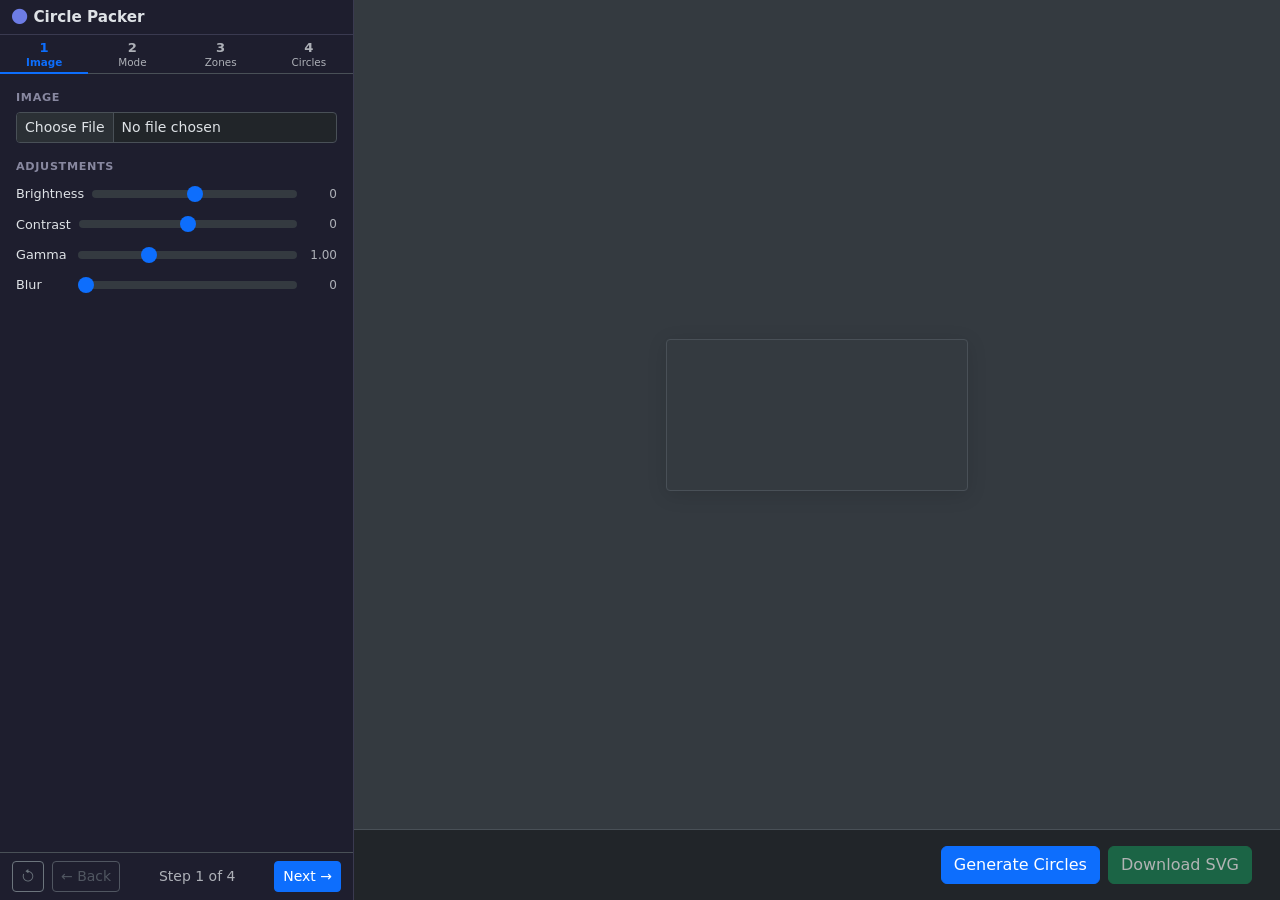
==== index.html @ 5e035c8b "Preview layout overhaul: flexbox fix, zone highlight, footer bar Rework the #preview flexbox so the " ====
<!DOCTYPE html>
<html lang="en" data-bs-theme="dark">
<head>
    <meta charset="UTF-8">
    <meta name="viewport" content="width=device-width, initial-scale=1.0">
    <title>Circle Packer</title>
    <link rel="stylesheet" href="https://cdn.jsdelivr.net/npm/bootstrap@5.3.3/dist/css/bootstrap.min.css">
    <link rel="stylesheet" href="https://cdn.jsdelivr.net/npm/bootstrap-icons@1.11.3/font/bootstrap-icons.min.css">
    <link rel="stylesheet" href="styles.css">
</head>
<body class="d-flex">

<canvas id="hiddenCanvas" style="display:none;"></canvas>

<!-- Mobile toggle -->
<button class="d-md-none btn btn-sm btn-light border shadow-sm position-fixed top-0 start-0 m-2"
        style="z-index:1051;" type="button"
        data-bs-toggle="offcanvas" data-bs-target="#sidebar" aria-controls="sidebar">&#9776;</button>

<!-- Sidebar -->
<div id="sidebar" class="offcanvas-md offcanvas-start bg-body border-end"
     style="--bs-offcanvas-width:320px;" tabindex="-1" aria-labelledby="sidebarLabel">

    <div class="offcanvas-header d-md-none border-bottom py-2">
        <h6 class="offcanvas-title mb-0" id="sidebarLabel">Circle Packer</h6>
        <button type="button" class="btn-close" data-bs-dismiss="offcanvas" data-bs-target="#sidebar"></button>
    </div>

    <div class="offcanvas-body">

        <!-- Header -->
        <div class="app-header d-none d-md-flex">
            <a href="index.html" class="text-reset">
                <h1 class="app-title"><i class="bi bi-circle-fill app-icon"></i>Circle Packer</h1>
            </a>
        </div>

        <!-- Step navigation -->
        <div class="step-nav">
            <button class="step-btn active" data-step="0"><span class="step-num">1</span>Image</button>
            <button class="step-btn"        data-step="1"><span class="step-num">2</span>Mode</button>
            <button class="step-btn"        data-step="2"><span class="step-num">3</span>Zones</button>
            <button class="step-btn"        data-step="3"><span class="step-num">4</span>Circles</button>
        </div>

        <!-- Panel 1: Image & Adjustments -->
        <div class="step-panel" id="panel0">
            <div class="mb-3">
                <label class="section-label">Image</label>
                <input type="file" id="imageUpload" class="form-control form-control-sm" accept="image/png,image/jpeg">
            </div>
            <div>
                <div class="section-label">Adjustments</div>
                <div class="compact-row">
                    <label>Brightness</label>
                    <input type="range" id="brightness" class="form-range" min="-100" max="100" value="0">
                    <span class="val" id="brightnessVal">0</span>
                </div>
                <div class="compact-row">
                    <label>Contrast</label>
                    <input type="range" id="contrast" class="form-range" min="-100" max="100" value="0">
                    <span class="val" id="contrastVal">0</span>
                </div>
                <div class="compact-row">
                    <label>Gamma</label>
                    <input type="range" id="gamma" class="form-range" min="0.1" max="3.0" step="0.05" value="1.0">
                    <span class="val" id="gammaVal">1.00</span>
                </div>
                <div class="compact-row">
                    <label>Blur</label>
                    <input type="range" id="blur" class="form-range" min="0" max="20" step="0.5" value="0">
                    <span class="val" id="blurVal">0</span>
                </div>
            </div>
        </div>

        <!-- Panel 2: Mode & Zones setup -->
        <div class="step-panel d-none" id="panel1">
            <div class="mb-3">
                <div class="section-label">Zone Mode</div>
                <div class="btn-group w-100" id="modeToggle" role="group">
                    <button type="button" class="btn btn-sm btn-primary" id="modeBrightness">Brightness</button>
                    <button type="button" class="btn btn-sm btn-outline-primary" id="modeHue">Hue</button>
                </div>
            </div>
            <div class="d-flex align-items-center gap-2 mb-3">
                <span class="section-label mb-0">Number of zones</span>
                <input type="number" id="numZones" class="form-control form-control-sm" style="width:70px;" value="1" min="1" max="8">
            </div>
            <div id="thresholdSection" class="mb-3">
                <label class="section-label">Threshold <span class="float-end fw-normal" id="thresholdVal">128</span></label>
                <input type="range" id="threshold" class="form-range" min="0" max="255" value="128">
                <div class="text-muted small mt-1">Pixels above this luminance are excluded (background).</div>
            </div>
            <div id="neutralZoneToggles" class="d-none">
                <div class="section-label">Neutral zones</div>
                <div class="form-check mb-1">
                    <input class="form-check-input" type="checkbox" id="blackZoneToggle">
                    <label class="form-check-label small" for="blackZoneToggle">Black zone (low luminance)</label>
                </div>
                <div class="form-check mb-1">
                    <input class="form-check-input" type="checkbox" id="whiteZoneToggle">
                    <label class="form-check-label small" for="whiteZoneToggle">White zone (high luminance)</label>
                </div>
            </div>
        </div>

        <!-- Panel 3: Zone Config -->
        <div class="step-panel d-none" id="panel2">
            <!-- Brightness: zone summary strips -->
            <div id="panel2Brightness">
                <div id="zoneSummaryContainer"></div>
            </div>
            <!-- Hue: colour wheel + neutral zones -->
            <div id="panel2Hue" class="d-none">
                <div id="hueWheelContainer"></div>
                <div id="blackZoneContainer"></div>
                <div id="whiteZoneContainer"></div>
            </div>
        </div>

        <!-- Panel 4: Circle Config -->
        <div class="step-panel d-none" id="panel3">
            <div class="accordion accordion-flush border rounded" id="zonesAccordion"></div>
            <div id="bgZoneSection" class="mt-2">
                <div class="form-check mb-1">
                    <input class="form-check-input" type="checkbox" id="bgZoneEnabled">
                    <label class="form-check-label small" for="bgZoneEnabled">Background zone (above threshold)</label>
                </div>
                <div id="bgZoneContainer"></div>
            </div>
        </div>

        <!-- Step footer -->
        <div class="step-footer">
            <button id="resetBtn" class="btn btn-outline-secondary btn-sm" title="Reset All Settings"><i class="bi bi-arrow-counterclockwise"></i></button>
            <button id="prevBtn" class="btn btn-outline-secondary btn-sm" disabled>← Back</button>
            <span id="stepLabel" class="text-muted small mx-auto">Step 1 of 4</span>
            <button id="nextBtn" class="btn btn-primary btn-sm">Next →</button>
        </div>

    </div><!-- /offcanvas-body -->
</div><!-- /sidebar -->

<!-- Preview -->
<div id="preview">
    <div id="previewContent">
        <canvas id="previewCanvas"></canvas>
        <svg id="outputSvg" xmlns="http://www.w3.org/2000/svg" style="display:none;"></svg>
    </div>
    <div id="previewFooter" class="p-3 bg-body border-top w-100">
        <div class="container-fluid">
            <div class="row align-items-center">
                <div class="col">
                    <p id="status" class="text-muted small mb-0" style="min-height:1.2em;"></p>
                </div>
                <div class="col-auto">
                    <div class="d-flex gap-2">
                        <button id="generateBtn" class="btn btn-primary">Generate Circles</button>
                        <button id="downloadBtn" class="btn btn-success" disabled>Download SVG</button>
                    </div>
                </div>
            </div>
        </div>
    </div>
</div>

<script src="https://cdn.jsdelivr.net/npm/bootstrap@5.3.3/dist/js/bootstrap.bundle.min.js"></script>
<script src="main.js"></script>
</body>
</html>
---- styles.css ----
:root {
  --cp-accent: #6d7ce5;
  --cp-accent-hover: #5a6acf;
  --cp-success: #28a745;
  --cp-surface: #1e1e2e;
  --cp-surface-alt: #2a2a3d;
  --cp-border: #3a3a50;
  --cp-muted: #8888a0;
}

body {
  overflow: hidden;
  background: #1e1e2e;
}

.card {
  background: #1e1e2e;
  border-color: #3a3a50;
}

.btn-accent {
  background: #6d7ce5;
  color: #fff;
  border: none;
}
.btn-accent:hover {
  background: #5a6acf;
  color: #fff;
}

.app-header {
  flex-shrink: 0;
  border-bottom: 1px solid #3a3a50;
  padding: 0.5rem 0.75rem;
  display: flex;
  align-items: center;
  gap: 0.5rem;
}
.app-header a {
  text-decoration: none;
  color: inherit;
}
.app-header a:hover {
  text-decoration: none;
}
.app-header .app-title {
  font-size: 0.95rem;
  font-weight: 700;
  margin: 0;
  white-space: nowrap;
}
.app-header .app-title .app-icon {
  color: var(--cp-accent);
  margin-right: 0.4rem;
}

.section-label {
  font-size: 0.7rem;
  font-weight: 700;
  text-transform: uppercase;
  letter-spacing: 0.06em;
  color: #8888a0;
  margin-bottom: 0.35rem;
  display: block;
}

.form-hint {
  font-size: 0.8rem;
  color: #8888a0;
  margin-top: 0.25rem;
}

@media (min-width: 768px) {
  #sidebar {
    height: 100vh !important;
    flex-shrink: 0;
    background-color: #1e1e2e !important;
    border-right: 1px solid #3a3a50 !important;
  }
  #sidebar .offcanvas-body {
    display: flex !important;
    flex-direction: column !important;
    overflow: hidden !important;
    padding: 0 !important;
    height: 100% !important;
  }
}
#preview {
  flex: 1;
  height: 100vh;
  display: flex;
  align-items: center;
  justify-content: center;
  background: var(--bs-secondary-bg);
  overflow: auto;
  position: relative;
  flex-direction: column;
}
@media (max-width: 767.98px) {
  #preview {
    padding-top: 3.5rem;
  }
}
#previewContent {
  flex: 1;
  min-height: 0;
  width: 100%;
  display: flex;
  align-items: center;
  justify-content: center;
  padding: 1rem;
}
#preview #outputSvg, #preview #previewCanvas {
  object-fit: contain;
}

#outputSvg,
#previewCanvas {
  max-width: 100%;
  max-height: 100%;
  background: transparent;
  box-shadow: 0 4px 20px rgba(0, 0, 0, 0.12);
  border-radius: 4px;
  border: 1px solid var(--bs-border-color);
}

.step-nav {
  display: flex;
  flex-shrink: 0;
  border-bottom: 1px solid var(--bs-border-color);
}

.step-btn {
  flex: 1;
  border: none;
  background: none;
  padding: 0.35rem 0.1rem 0.25rem;
  font-size: 0.65rem;
  font-weight: 500;
  line-height: 1.2;
  color: var(--bs-secondary-color);
  border-bottom: 2px solid transparent;
  margin-bottom: -1px;
  cursor: pointer;
  text-align: center;
  transition: color 0.12s, background 0.12s;
}
.step-btn:hover:not(.active) {
  color: var(--bs-body-color);
  background: var(--bs-tertiary-bg);
}
.step-btn.active {
  color: var(--bs-primary);
  border-bottom-color: var(--bs-primary);
  font-weight: 700;
}
.step-btn .step-num {
  display: block;
  font-size: 0.82rem;
  font-weight: 700;
  line-height: 1;
  margin-bottom: 0.1rem;
}

.step-panel {
  flex: 1;
  overflow-y: auto;
  padding: 1rem;
}

.step-footer {
  flex-shrink: 0;
  border-top: 1px solid var(--bs-border-color);
  padding: 0.5rem 0.75rem;
  display: flex;
  align-items: center;
  gap: 0.5rem;
}

.compact-row {
  display: flex;
  align-items: center;
  gap: 0.5rem;
  margin-bottom: 0.4rem;
}
.compact-row label {
  min-width: 54px;
  font-size: 0.8rem;
  margin: 0;
  white-space: nowrap;
}
.compact-row .form-range {
  flex: 1;
}
.compact-row .val {
  font-size: 0.75rem;
  font-weight: 400;
  color: var(--bs-secondary-color);
  min-width: 32px;
  text-align: right;
}
.compact-row .form-control {
  flex: 1;
  padding: 0.25rem 0.5rem;
  font-size: 0.85rem;
}

.neutral-thresh-row {
  display: flex;
  align-items: center;
  gap: 0.5rem;
  margin-bottom: 0.5rem;
}
.neutral-thresh-row label {
  min-width: 54px;
  font-size: 0.8rem;
  margin: 0;
}
.neutral-thresh-row .form-range {
  flex: 1;
}
.neutral-thresh-row .val {
  font-size: 0.75rem;
  font-weight: 400;
  color: var(--bs-secondary-color);
  min-width: 28px;
  text-align: right;
}

.zone-swatch {
  display: inline-block;
  width: 14px;
  height: 14px;
  border-radius: 3px;
  border: 1px solid rgba(0, 0, 0, 0.2);
  flex-shrink: 0;
}

.zone-range {
  margin-left: auto;
  font-size: 0.75rem;
  font-weight: 400;
  color: var(--bs-secondary-color);
}

.neutral-range {
  margin-left: auto;
  font-size: 0.75rem;
  font-weight: 400;
  color: var(--bs-secondary-color);
}

.zone-summary {
  display: flex;
  align-items: center;
  gap: 0.5rem;
  margin-bottom: 0.25rem;
  padding: 0.35rem 0.6rem;
  border-radius: 0.3rem;
  font-size: 0.85rem;
  background: var(--bs-tertiary-bg);
}

.zone-card {
  margin-bottom: 0.5rem;
}
.zone-card .card-header {
  padding: 0.4rem 0.75rem;
  font-size: 0.85rem;
  font-weight: 600;
  display: flex;
  align-items: center;
  gap: 0.5rem;
}
.zone-card .card-body {
  padding: 0.6rem 0.75rem;
}

.accordion-button {
  font-size: 0.85rem;
  padding: 0.55rem 0.75rem;
}
.accordion-button .zone-range {
  margin-left: auto;
  margin-right: 0.4rem;
  font-size: 0.75rem;
  font-weight: 400;
  color: var(--bs-secondary-color);
}

.accordion-body {
  padding: 0.6rem 0.75rem;
}

/*# sourceMappingURL=styles.css.map */
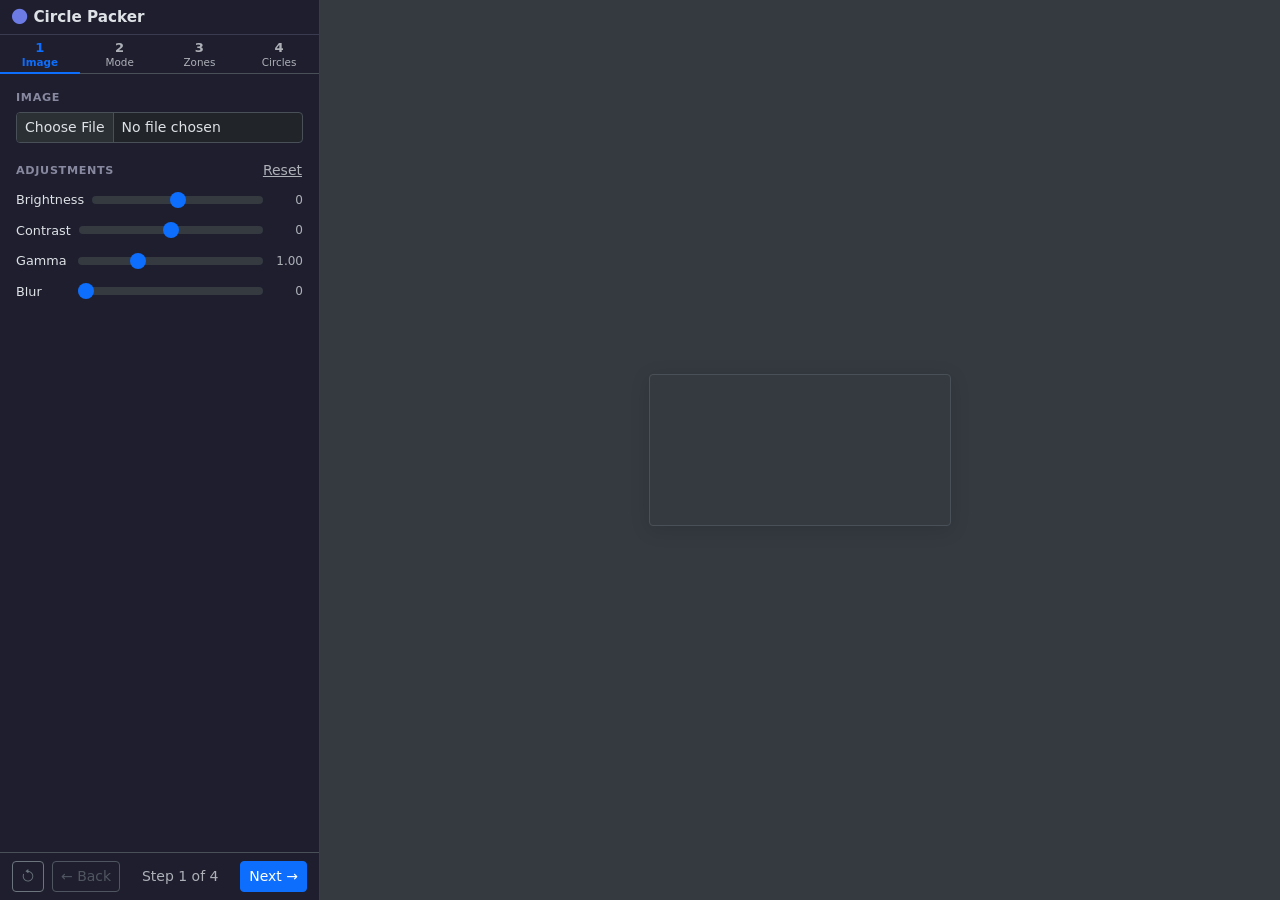
==== commit 53594e62: "Hue mode refinements, source thumb, and accuracy improvements Hue mode: - Remove Background zone (on" ====
--- a/index.html
+++ b/index.html
@@ -50,7 +50,10 @@
                 <input type="file" id="imageUpload" class="form-control form-control-sm" accept="image/png,image/jpeg">
             </div>
             <div>
-                <div class="section-label">Adjustments</div>
+                <div class="section-label d-flex align-items-center justify-content-between">
+                    <span>Adjustments</span>
+                    <button type="button" id="resetAdjustmentsBtn" class="btn btn-link btn-sm p-0 text-muted" title="Reset adjustments">Reset</button>
+                </div>
                 <div class="compact-row">
                     <label>Brightness</label>
                     <input type="range" id="brightness" class="form-range" min="-100" max="100" value="0">
@@ -83,9 +86,12 @@
                     <button type="button" class="btn btn-sm btn-outline-primary" id="modeHue">Hue</button>
                 </div>
             </div>
-            <div class="d-flex align-items-center gap-2 mb-3">
+            <div class="d-flex align-items-center gap-2 mb-2">
                 <span class="section-label mb-0">Number of zones</span>
                 <input type="number" id="numZones" class="form-control form-control-sm" style="width:70px;" value="1" min="1" max="8">
+            </div>
+            <div id="hueResetNote" class="alert alert-warning small py-2 px-2 mb-3 d-none">
+                Changing the zone count resets hue angles to an even distribution. Any custom angles set in step 3 will be lost.
             </div>
             <div id="thresholdSection" class="mb-3">
                 <label class="section-label">Threshold <span class="float-end fw-normal" id="thresholdVal">128</span></label>
@@ -117,18 +123,17 @@
                 <div id="blackZoneContainer"></div>
                 <div id="whiteZoneContainer"></div>
             </div>
+            <div id="bgZoneSection" class="mt-3">
+                <div class="form-check mb-1">
+                    <input class="form-check-input" type="checkbox" id="bgZoneEnabled">
+                    <label class="form-check-label small" for="bgZoneEnabled">Background zone (above threshold)</label>
+                </div>
+            </div>
         </div>
 
         <!-- Panel 4: Circle Config -->
         <div class="step-panel d-none" id="panel3">
             <div class="accordion accordion-flush border rounded" id="zonesAccordion"></div>
-            <div id="bgZoneSection" class="mt-2">
-                <div class="form-check mb-1">
-                    <input class="form-check-input" type="checkbox" id="bgZoneEnabled">
-                    <label class="form-check-label small" for="bgZoneEnabled">Background zone (above threshold)</label>
-                </div>
-                <div id="bgZoneContainer"></div>
-            </div>
         </div>
 
         <!-- Step footer -->
@@ -137,6 +142,9 @@
             <button id="prevBtn" class="btn btn-outline-secondary btn-sm" disabled>← Back</button>
             <span id="stepLabel" class="text-muted small mx-auto">Step 1 of 4</span>
             <button id="nextBtn" class="btn btn-primary btn-sm">Next →</button>
+            <!-- Mobile only: Generate/Download visible in sidebar on step 4 -->
+            <button id="generateBtnMobile" class="btn btn-primary btn-sm d-md-none" style="display:none">Generate</button>
+            <button id="downloadBtnMobile" class="btn btn-success btn-sm d-md-none" style="display:none" disabled>↓ SVG</button>
         </div>
 
     </div><!-- /offcanvas-body -->
@@ -148,7 +156,9 @@
         <canvas id="previewCanvas"></canvas>
         <svg id="outputSvg" xmlns="http://www.w3.org/2000/svg" style="display:none;"></svg>
     </div>
-    <div id="previewFooter" class="p-3 bg-body border-top w-100">
+    <img id="sourceThumb" class="d-none" alt="Source reference" draggable="false"
+         style="position:absolute; top:1rem; left:1rem; width:160px; height:auto; max-height:40vh; object-fit:contain; border-radius:.375rem; border:1px solid var(--bs-border-color); box-shadow:0 .5rem 1rem rgba(0,0,0,.15); background:var(--bs-body-bg); cursor:grab; user-select:none; z-index:10;">
+    <div id="previewFooter" class="d-none p-3 bg-body border-top w-100">
         <div class="container-fluid">
             <div class="row align-items-center">
                 <div class="col">
--- a/styles.css
+++ b/styles.css
@@ -73,7 +73,8 @@
 @media (min-width: 768px) {
   #sidebar {
     height: 100vh !important;
-    flex-shrink: 0;
+    width: 320px !important;
+    flex: 0 0 320px;
     background-color: #1e1e2e !important;
     border-right: 1px solid #3a3a50 !important;
   }
@@ -110,6 +111,13 @@
   justify-content: center;
   padding: 1rem;
 }
+
+#previewFooter {
+  flex-shrink: 0;
+  position: sticky;
+  bottom: 0;
+  z-index: 10;
+}
 #preview #outputSvg, #preview #previewCanvas {
   object-fit: contain;
 }
@@ -124,6 +132,26 @@
   border: 1px solid var(--bs-border-color);
 }
 
+#sourceThumb {
+  position: absolute;
+  top: 1rem;
+  left: 1rem;
+  width: 160px;
+  height: auto;
+  max-height: 40vh;
+  object-fit: contain;
+  border-radius: 4px;
+  border: 1px solid var(--bs-border-color);
+  box-shadow: 0 4px 20px rgba(0, 0, 0, 0.12);
+  background: var(--bs-body-bg);
+  cursor: grab;
+  user-select: none;
+  z-index: 10;
+}
+#sourceThumb.dragging {
+  cursor: grabbing;
+}
+
 .step-nav {
   display: flex;
   flex-shrink: 0;
@@ -291,5 +319,3 @@
 .accordion-body {
   padding: 0.6rem 0.75rem;
 }
-
-/*# sourceMappingURL=styles.css.map */
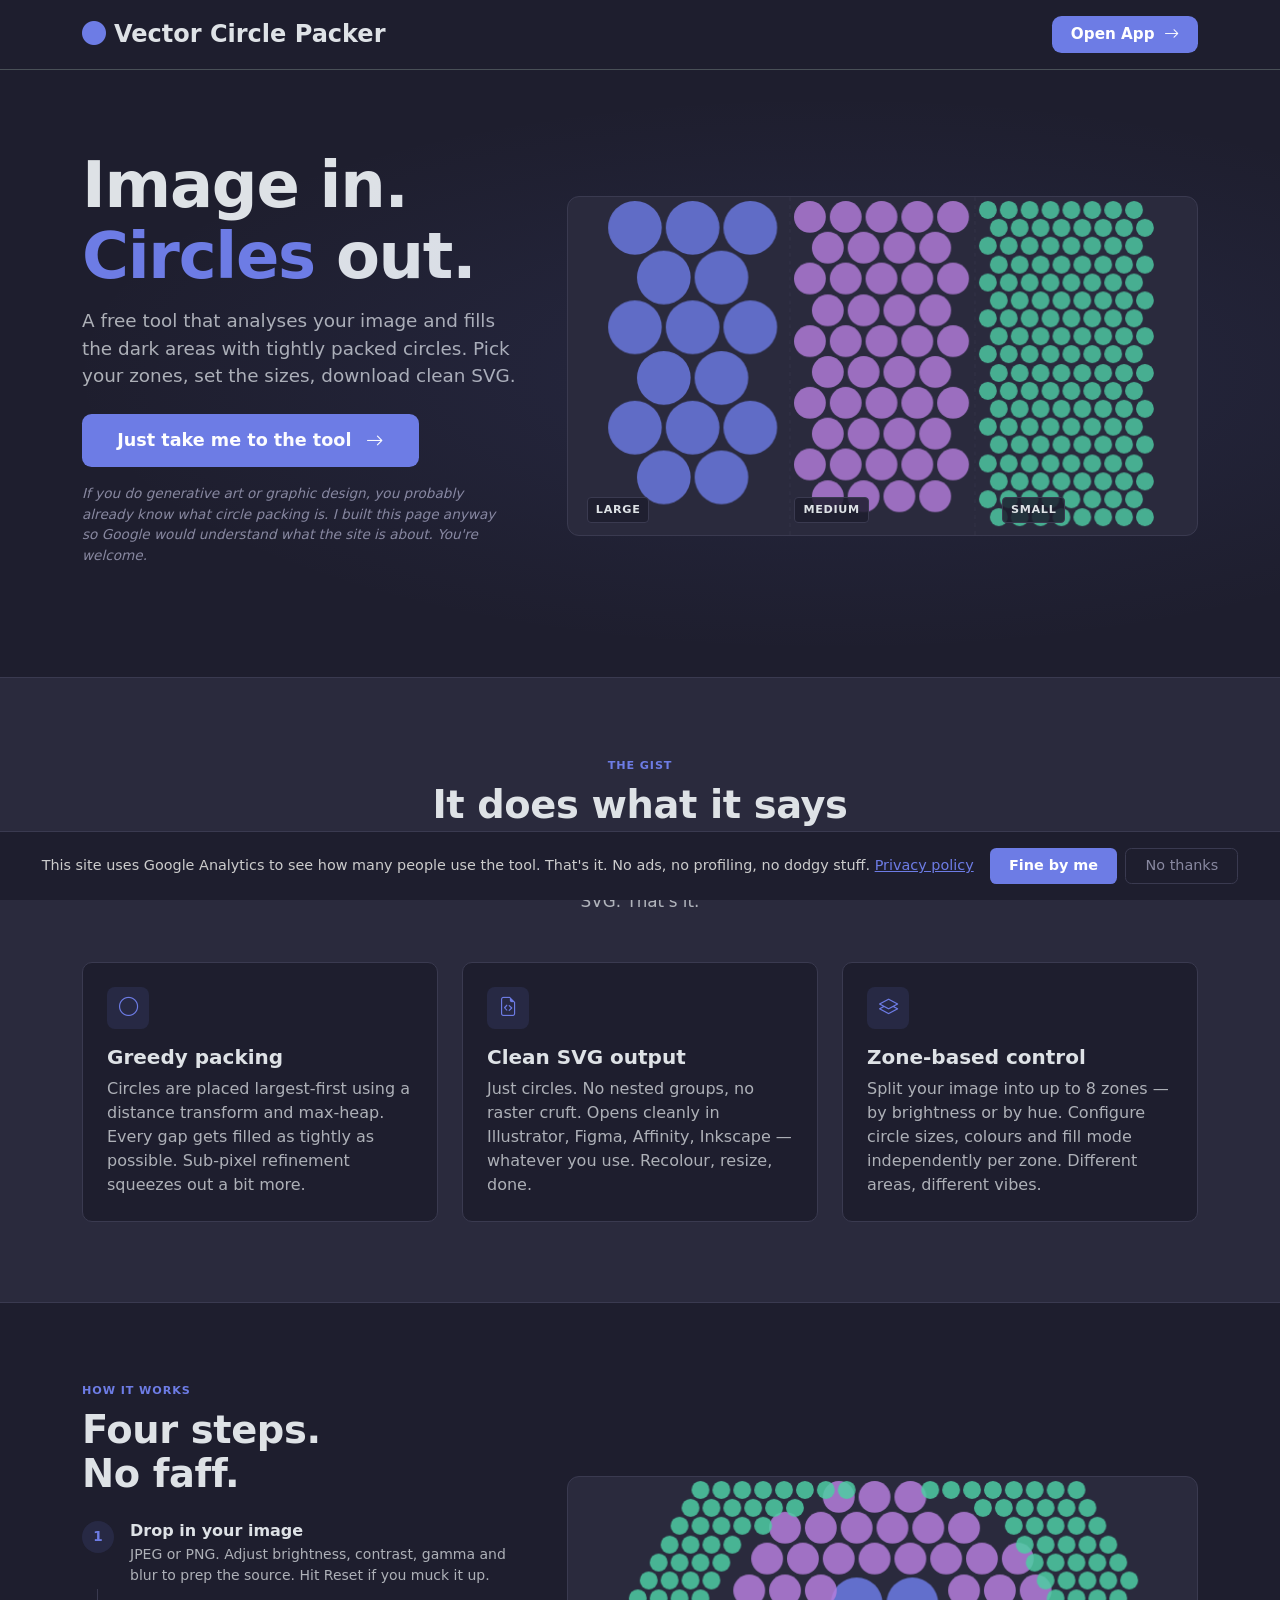
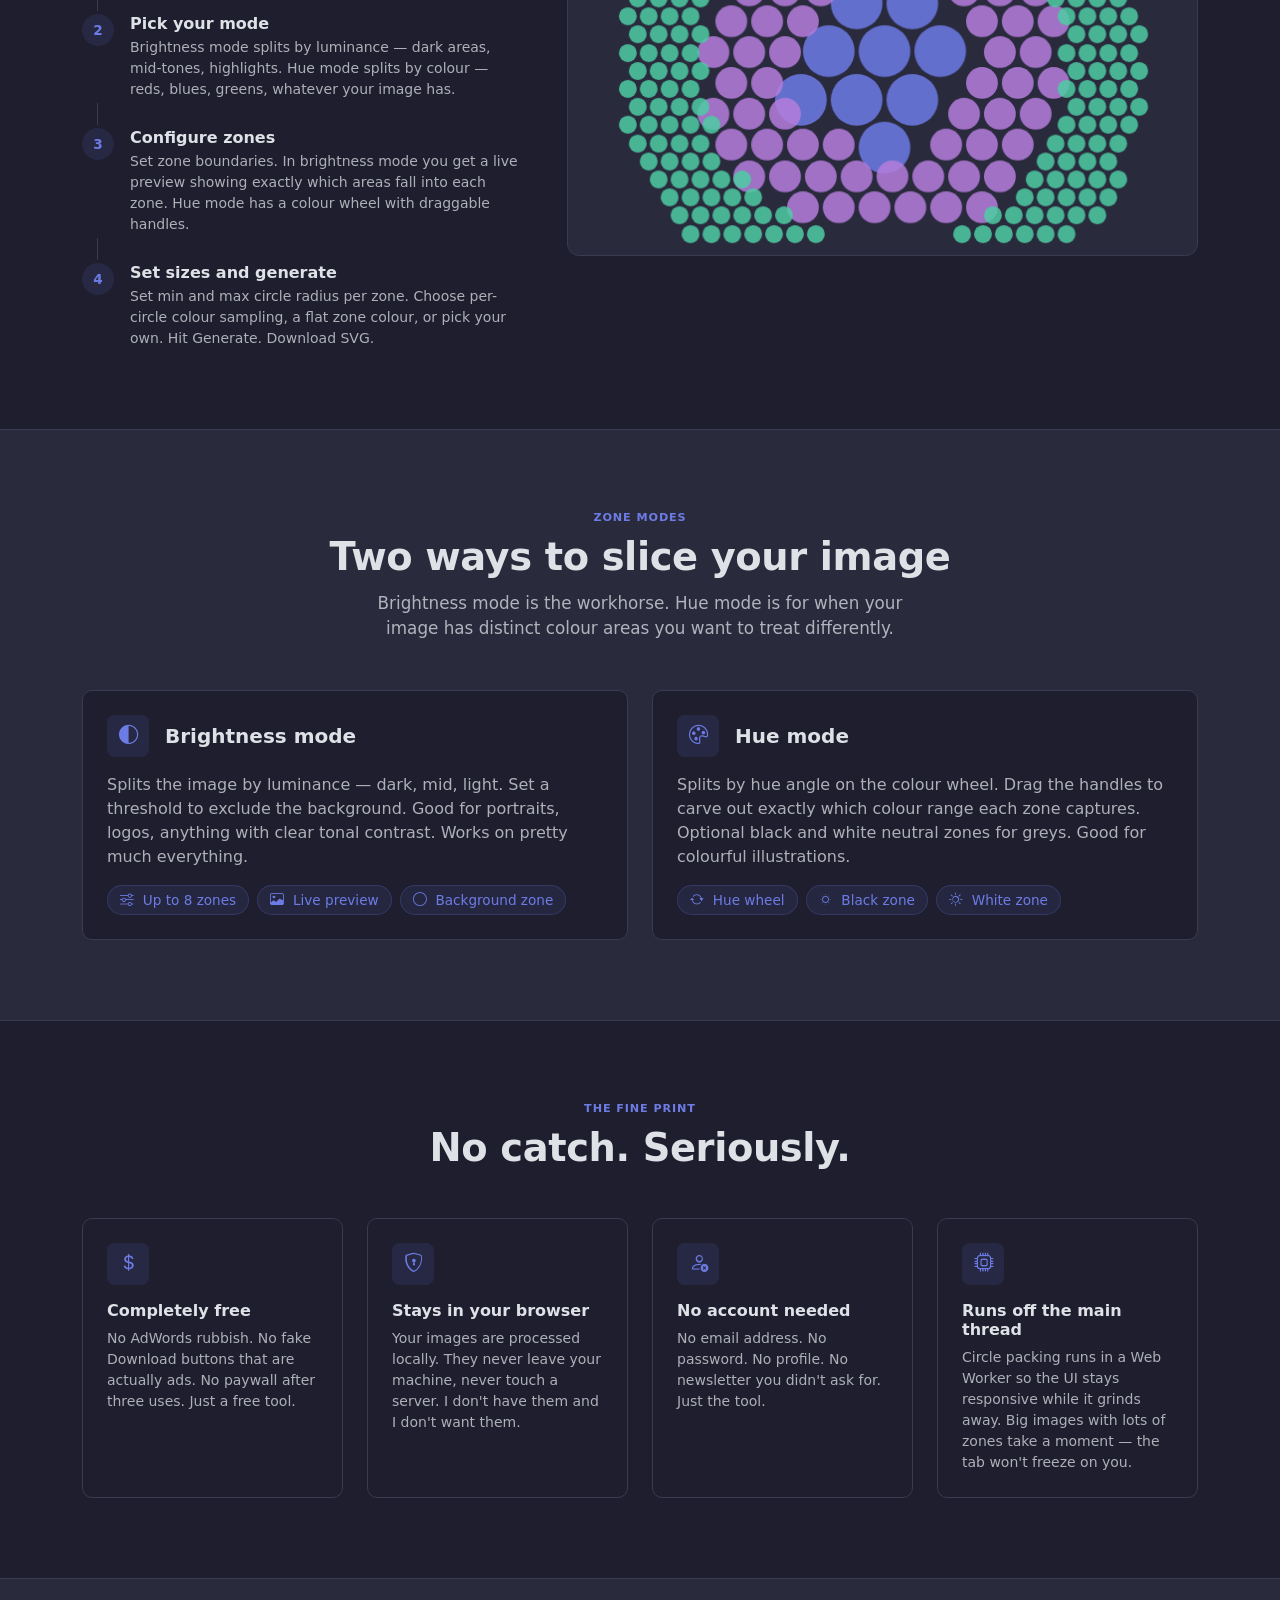
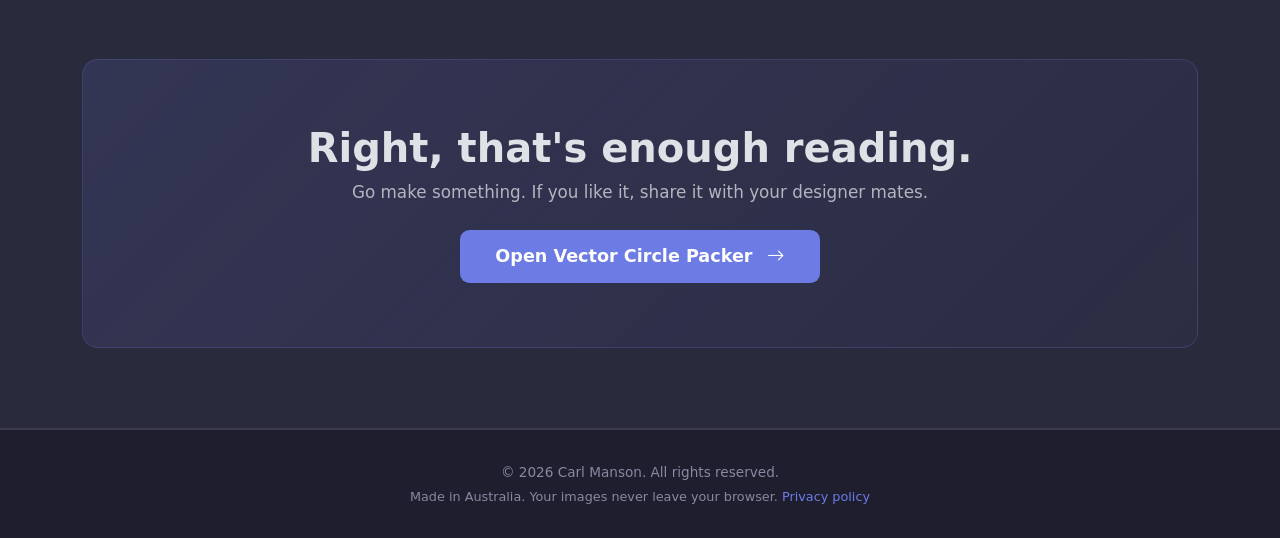
==== commit 5e24c569: "Add landing page, Bootstrap UI polish, SEO metadata, and GA tracking - index.html converted to landi" ====
--- a/index.html
+++ b/index.html
@@ -1,181 +1,360 @@
 <!DOCTYPE html>
-<html lang="en" data-bs-theme="dark">
+<html lang="en-AU" data-bs-theme="dark">
 <head>
     <meta charset="UTF-8">
     <meta name="viewport" content="width=device-width, initial-scale=1.0">
-    <title>Circle Packer</title>
+    <script src="js/consent.js"></script>
+    <title>Vector Circle Packer — Free circle packing SVG generator</title>
+    <meta name="description" content="Fill any image with tightly packed circles and download clean SVG. Control zones by brightness or colour, set circle sizes, choose per-zone colours. Free, browser-based, no signup.">
+    <meta name="keywords" content="circle packing, vector circles, SVG generator, circle pack art, image to circles, circle pattern generator, free design tool">
+    <meta property="og:title" content="Vector Circle Packer — Free circle packing SVG generator">
+    <meta property="og:description" content="Image in, circles out. Zone-based circle packing with clean SVG output. Free, no signup, runs in your browser.">
+    <meta property="og:type" content="website">
+    <meta name="twitter:card" content="summary_large_image">
+    <meta name="author" content="Carl Manson">
+    <meta name="robots" content="index, follow">
     <link rel="stylesheet" href="https://cdn.jsdelivr.net/npm/bootstrap@5.3.3/dist/css/bootstrap.min.css">
     <link rel="stylesheet" href="https://cdn.jsdelivr.net/npm/bootstrap-icons@1.11.3/font/bootstrap-icons.min.css">
     <link rel="stylesheet" href="styles.css">
 </head>
-<body class="d-flex">
-
-<canvas id="hiddenCanvas" style="display:none;"></canvas>
-
-<!-- Mobile toggle -->
-<button class="d-md-none btn btn-sm btn-light border shadow-sm position-fixed top-0 start-0 m-2"
-        style="z-index:1051;" type="button"
-        data-bs-toggle="offcanvas" data-bs-target="#sidebar" aria-controls="sidebar">&#9776;</button>
-
-<!-- Sidebar -->
-<div id="sidebar" class="offcanvas-md offcanvas-start bg-body border-end"
-     style="--bs-offcanvas-width:320px;" tabindex="-1" aria-labelledby="sidebarLabel">
-
-    <div class="offcanvas-header d-md-none border-bottom py-2">
-        <h6 class="offcanvas-title mb-0" id="sidebarLabel">Circle Packer</h6>
-        <button type="button" class="btn-close" data-bs-dismiss="offcanvas" data-bs-target="#sidebar"></button>
-    </div>
-
-    <div class="offcanvas-body">
-
-        <!-- Header -->
-        <div class="app-header d-none d-md-flex">
-            <a href="index.html" class="text-reset">
-                <h1 class="app-title"><i class="bi bi-circle-fill app-icon"></i>Circle Packer</h1>
+<body class="landing-page">
+
+<!-- Header -->
+<header class="border-bottom py-3 lp-header">
+    <div class="container">
+        <div class="d-flex align-items-center justify-content-between">
+            <a href="index.html" class="text-decoration-none text-reset">
+                <h1 class="h4 mb-0 fw-bold">
+                    <i class="bi bi-circle-fill me-2" style="color:var(--cp-accent);"></i>Vector Circle Packer
+                </h1>
             </a>
-        </div>
-
-        <!-- Step navigation -->
-        <div class="step-nav">
-            <button class="step-btn active" data-step="0"><span class="step-num">1</span>Image</button>
-            <button class="step-btn"        data-step="1"><span class="step-num">2</span>Mode</button>
-            <button class="step-btn"        data-step="2"><span class="step-num">3</span>Zones</button>
-            <button class="step-btn"        data-step="3"><span class="step-num">4</span>Circles</button>
-        </div>
-
-        <!-- Panel 1: Image & Adjustments -->
-        <div class="step-panel" id="panel0">
-            <div class="mb-3">
-                <label class="section-label">Image</label>
-                <input type="file" id="imageUpload" class="form-control form-control-sm" accept="image/png,image/jpeg">
-            </div>
-            <div>
-                <div class="section-label d-flex align-items-center justify-content-between">
-                    <span>Adjustments</span>
-                    <button type="button" id="resetAdjustmentsBtn" class="btn btn-link btn-sm p-0 text-muted" title="Reset adjustments">Reset</button>
-                </div>
-                <div class="compact-row">
-                    <label>Brightness</label>
-                    <input type="range" id="brightness" class="form-range" min="-100" max="100" value="0">
-                    <span class="val" id="brightnessVal">0</span>
-                </div>
-                <div class="compact-row">
-                    <label>Contrast</label>
-                    <input type="range" id="contrast" class="form-range" min="-100" max="100" value="0">
-                    <span class="val" id="contrastVal">0</span>
-                </div>
-                <div class="compact-row">
-                    <label>Gamma</label>
-                    <input type="range" id="gamma" class="form-range" min="0.1" max="3.0" step="0.05" value="1.0">
-                    <span class="val" id="gammaVal">1.00</span>
-                </div>
-                <div class="compact-row">
-                    <label>Blur</label>
-                    <input type="range" id="blur" class="form-range" min="0" max="20" step="0.5" value="0">
-                    <span class="val" id="blurVal">0</span>
-                </div>
-            </div>
-        </div>
-
-        <!-- Panel 2: Mode & Zones setup -->
-        <div class="step-panel d-none" id="panel1">
-            <div class="mb-3">
-                <div class="section-label">Zone Mode</div>
-                <div class="btn-group w-100" id="modeToggle" role="group">
-                    <button type="button" class="btn btn-sm btn-primary" id="modeBrightness">Brightness</button>
-                    <button type="button" class="btn btn-sm btn-outline-primary" id="modeHue">Hue</button>
-                </div>
-            </div>
-            <div class="d-flex align-items-center gap-2 mb-2">
-                <span class="section-label mb-0">Number of zones</span>
-                <input type="number" id="numZones" class="form-control form-control-sm" style="width:70px;" value="1" min="1" max="8">
-            </div>
-            <div id="hueResetNote" class="alert alert-warning small py-2 px-2 mb-3 d-none">
-                Changing the zone count resets hue angles to an even distribution. Any custom angles set in step 3 will be lost.
-            </div>
-            <div id="thresholdSection" class="mb-3">
-                <label class="section-label">Threshold <span class="float-end fw-normal" id="thresholdVal">128</span></label>
-                <input type="range" id="threshold" class="form-range" min="0" max="255" value="128">
-                <div class="text-muted small mt-1">Pixels above this luminance are excluded (background).</div>
-            </div>
-            <div id="neutralZoneToggles" class="d-none">
-                <div class="section-label">Neutral zones</div>
-                <div class="form-check mb-1">
-                    <input class="form-check-input" type="checkbox" id="blackZoneToggle">
-                    <label class="form-check-label small" for="blackZoneToggle">Black zone (low luminance)</label>
-                </div>
-                <div class="form-check mb-1">
-                    <input class="form-check-input" type="checkbox" id="whiteZoneToggle">
-                    <label class="form-check-label small" for="whiteZoneToggle">White zone (high luminance)</label>
-                </div>
-            </div>
-        </div>
-
-        <!-- Panel 3: Zone Config -->
-        <div class="step-panel d-none" id="panel2">
-            <!-- Brightness: zone summary strips -->
-            <div id="panel2Brightness">
-                <div id="zoneSummaryContainer"></div>
-            </div>
-            <!-- Hue: colour wheel + neutral zones -->
-            <div id="panel2Hue" class="d-none">
-                <div id="hueWheelContainer"></div>
-                <div id="blackZoneContainer"></div>
-                <div id="whiteZoneContainer"></div>
-            </div>
-            <div id="bgZoneSection" class="mt-3">
-                <div class="form-check mb-1">
-                    <input class="form-check-input" type="checkbox" id="bgZoneEnabled">
-                    <label class="form-check-label small" for="bgZoneEnabled">Background zone (above threshold)</label>
-                </div>
-            </div>
-        </div>
-
-        <!-- Panel 4: Circle Config -->
-        <div class="step-panel d-none" id="panel3">
-            <div class="accordion accordion-flush border rounded" id="zonesAccordion"></div>
-        </div>
-
-        <!-- Step footer -->
-        <div class="step-footer">
-            <button id="resetBtn" class="btn btn-outline-secondary btn-sm" title="Reset All Settings"><i class="bi bi-arrow-counterclockwise"></i></button>
-            <button id="prevBtn" class="btn btn-outline-secondary btn-sm" disabled>← Back</button>
-            <span id="stepLabel" class="text-muted small mx-auto">Step 1 of 4</span>
-            <button id="nextBtn" class="btn btn-primary btn-sm">Next →</button>
-            <!-- Mobile only: Generate/Download visible in sidebar on step 4 -->
-            <button id="generateBtnMobile" class="btn btn-primary btn-sm d-md-none" style="display:none">Generate</button>
-            <button id="downloadBtnMobile" class="btn btn-success btn-sm d-md-none" style="display:none" disabled>↓ SVG</button>
-        </div>
-
-    </div><!-- /offcanvas-body -->
-</div><!-- /sidebar -->
-
-<!-- Preview -->
-<div id="preview">
-    <div id="previewContent">
-        <canvas id="previewCanvas"></canvas>
-        <svg id="outputSvg" xmlns="http://www.w3.org/2000/svg" style="display:none;"></svg>
-    </div>
-    <img id="sourceThumb" class="d-none" alt="Source reference" draggable="false"
-         style="position:absolute; top:1rem; left:1rem; width:160px; height:auto; max-height:40vh; object-fit:contain; border-radius:.375rem; border:1px solid var(--bs-border-color); box-shadow:0 .5rem 1rem rgba(0,0,0,.15); background:var(--bs-body-bg); cursor:grab; user-select:none; z-index:10;">
-    <div id="previewFooter" class="d-none p-3 bg-body border-top w-100">
-        <div class="container-fluid">
-            <div class="row align-items-center">
-                <div class="col">
-                    <p id="status" class="text-muted small mb-0" style="min-height:1.2em;"></p>
-                </div>
-                <div class="col-auto">
-                    <div class="d-flex gap-2">
-                        <button id="generateBtn" class="btn btn-primary">Generate Circles</button>
-                        <button id="downloadBtn" class="btn btn-success" disabled>Download SVG</button>
-                    </div>
-                </div>
-            </div>
-        </div>
-    </div>
-</div>
+            <a href="app.html" class="lp-btn-cta" style="padding:0.45rem 1.2rem; font-size:0.95rem;">
+                Open App <i class="bi bi-arrow-right ms-1"></i>
+            </a>
+        </div>
+    </div>
+</header>
+
+<!-- Hero -->
+<section class="lp-hero">
+    <div class="container">
+        <div class="row align-items-center g-5">
+            <div class="col-lg-5">
+                <h1 class="lp-anim fade-up">Image in.<br><span class="lp-accent">Circles</span> out.</h1>
+                <p class="lead mt-3 lp-anim fade-up" style="animation-delay:0.1s">
+                    A free tool that analyses your image and fills the dark areas with tightly packed circles. Pick your zones, set the sizes, download clean SVG.
+                </p>
+                <div class="d-flex gap-3 mt-4 lp-anim fade-up" style="animation-delay:0.2s">
+                    <a href="app.html" class="lp-btn-cta">
+                        Just take me to the tool <i class="bi bi-arrow-right ms-2"></i>
+                    </a>
+                </div>
+                <p class="mt-3 lp-snark lp-anim fade-up" style="animation-delay:0.35s">
+                    If you do generative art or graphic design, you probably already know what circle packing is. I built this page anyway so Google would understand what the site is about. You're welcome.
+                </p>
+            </div>
+            <div class="col-lg-7 lp-anim scale-in" style="animation-delay:0.2s">
+                <div class="lp-demo-card">
+                    <svg id="lp-demo-svg" width="100%" height="100%" viewBox="0 0 560 340" preserveAspectRatio="xMidYMid meet" xmlns="http://www.w3.org/2000/svg">
+                        <!-- Circles generated by script below -->
+                    </svg>
+                    <span class="lp-demo-zone-label" style="left:3%">Large</span>
+                    <span class="lp-demo-zone-label" style="left:36%">Medium</span>
+                    <span class="lp-demo-zone-label" style="left:69%">Small</span>
+                </div>
+            </div>
+        </div>
+    </div>
+</section>
+
+<!-- The gist -->
+<section class="lp-section-alt">
+    <div class="container">
+        <div class="text-center mb-5 lp-anim fade-up">
+            <span class="lp-label">The gist</span>
+            <h2 class="lp-heading">It does what it says</h2>
+            <p class="lp-sub mx-auto">Upload an image. It gets divided into zones. Each zone fills up with circles, largest first, as tightly as they'll fit. You download a clean SVG. That's it.</p>
+        </div>
+        <div class="row g-4 lp-stagger">
+            <div class="col-md-4 lp-anim fade-up">
+                <div class="lp-feature-card">
+                    <div class="lp-feature-icon"><i class="bi bi-circle"></i></div>
+                    <h5 class="fw-bold">Greedy packing</h5>
+                    <p class="text-muted mb-0">Circles are placed largest-first using a distance transform and max-heap. Every gap gets filled as tightly as possible. Sub-pixel refinement squeezes out a bit more.</p>
+                </div>
+            </div>
+            <div class="col-md-4 lp-anim fade-up">
+                <div class="lp-feature-card">
+                    <div class="lp-feature-icon"><i class="bi bi-file-earmark-code"></i></div>
+                    <h5 class="fw-bold">Clean SVG output</h5>
+                    <p class="text-muted mb-0">Just circles. No nested groups, no raster cruft. Opens cleanly in Illustrator, Figma, Affinity, Inkscape — whatever you use. Recolour, resize, done.</p>
+                </div>
+            </div>
+            <div class="col-md-4 lp-anim fade-up">
+                <div class="lp-feature-card">
+                    <div class="lp-feature-icon"><i class="bi bi-layers"></i></div>
+                    <h5 class="fw-bold">Zone-based control</h5>
+                    <p class="text-muted mb-0">Split your image into up to 8 zones — by brightness or by hue. Configure circle sizes, colours and fill mode independently per zone. Different areas, different vibes.</p>
+                </div>
+            </div>
+        </div>
+    </div>
+</section>
+
+<!-- How it works -->
+<section class="lp-section">
+    <div class="container">
+        <div class="row align-items-center g-5">
+            <div class="col-lg-5 lp-anim slide-right">
+                <span class="lp-label">How it works</span>
+                <h2 class="lp-heading">Four steps.<br>No faff.</h2>
+
+                <div class="mt-4">
+                    <div class="d-flex align-items-start gap-3">
+                        <div class="lp-step-num">1</div>
+                        <div>
+                            <h6 class="fw-bold mb-1">Drop in your image</h6>
+                            <p class="text-muted small mb-0">JPEG or PNG. Adjust brightness, contrast, gamma and blur to prep the source. Hit Reset if you muck it up.</p>
+                        </div>
+                    </div>
+                    <div class="lp-step-connector"></div>
+                    <div class="d-flex align-items-start gap-3">
+                        <div class="lp-step-num">2</div>
+                        <div>
+                            <h6 class="fw-bold mb-1">Pick your mode</h6>
+                            <p class="text-muted small mb-0">Brightness mode splits by luminance — dark areas, mid-tones, highlights. Hue mode splits by colour — reds, blues, greens, whatever your image has.</p>
+                        </div>
+                    </div>
+                    <div class="lp-step-connector"></div>
+                    <div class="d-flex align-items-start gap-3">
+                        <div class="lp-step-num">3</div>
+                        <div>
+                            <h6 class="fw-bold mb-1">Configure zones</h6>
+                            <p class="text-muted small mb-0">Set zone boundaries. In brightness mode you get a live preview showing exactly which areas fall into each zone. Hue mode has a colour wheel with draggable handles.</p>
+                        </div>
+                    </div>
+                    <div class="lp-step-connector"></div>
+                    <div class="d-flex align-items-start gap-3">
+                        <div class="lp-step-num">4</div>
+                        <div>
+                            <h6 class="fw-bold mb-1">Set sizes and generate</h6>
+                            <p class="text-muted small mb-0">Set min and max circle radius per zone. Choose per-circle colour sampling, a flat zone colour, or pick your own. Hit Generate. Download SVG.</p>
+                        </div>
+                    </div>
+                </div>
+            </div>
+            <div class="col-lg-7 lp-anim slide-left">
+                <div class="lp-demo-card" id="lp-demo-steps" style="height:380px;">
+                    <svg id="lp-demo-svg-2" width="100%" height="100%" viewBox="0 0 560 380" preserveAspectRatio="xMidYMid meet" xmlns="http://www.w3.org/2000/svg">
+                    </svg>
+                </div>
+            </div>
+        </div>
+    </div>
+</section>
+
+<!-- Zone modes -->
+<section class="lp-section-alt">
+    <div class="container">
+        <div class="text-center mb-5 lp-anim fade-up">
+            <span class="lp-label">Zone modes</span>
+            <h2 class="lp-heading">Two ways to slice your image</h2>
+            <p class="lp-sub mx-auto">Brightness mode is the workhorse. Hue mode is for when your image has distinct colour areas you want to treat differently.</p>
+        </div>
+        <div class="row g-4 lp-stagger">
+            <div class="col-md-6 lp-anim fade-up">
+                <div class="lp-feature-card">
+                    <div class="d-flex align-items-center gap-3 mb-3">
+                        <div class="lp-feature-icon mb-0"><i class="bi bi-circle-half"></i></div>
+                        <h5 class="fw-bold mb-0">Brightness mode</h5>
+                    </div>
+                    <p class="text-muted mb-3">Splits the image by luminance — dark, mid, light. Set a threshold to exclude the background. Good for portraits, logos, anything with clear tonal contrast. Works on pretty much everything.</p>
+                    <div class="d-flex flex-wrap gap-2">
+                        <span class="lp-pill"><i class="bi bi-sliders me-1"></i>Up to 8 zones</span>
+                        <span class="lp-pill"><i class="bi bi-image me-1"></i>Live preview</span>
+                        <span class="lp-pill"><i class="bi bi-circle me-1"></i>Background zone</span>
+                    </div>
+                </div>
+            </div>
+            <div class="col-md-6 lp-anim fade-up">
+                <div class="lp-feature-card">
+                    <div class="d-flex align-items-center gap-3 mb-3">
+                        <div class="lp-feature-icon mb-0"><i class="bi bi-palette"></i></div>
+                        <h5 class="fw-bold mb-0">Hue mode</h5>
+                    </div>
+                    <p class="text-muted mb-3">Splits by hue angle on the colour wheel. Drag the handles to carve out exactly which colour range each zone captures. Optional black and white neutral zones for greys. Good for colourful illustrations.</p>
+                    <div class="d-flex flex-wrap gap-2">
+                        <span class="lp-pill"><i class="bi bi-arrow-repeat me-1"></i>Hue wheel</span>
+                        <span class="lp-pill"><i class="bi bi-brightness-low me-1"></i>Black zone</span>
+                        <span class="lp-pill"><i class="bi bi-brightness-high me-1"></i>White zone</span>
+                    </div>
+                </div>
+            </div>
+        </div>
+    </div>
+</section>
+
+<!-- The fine print -->
+<section class="lp-section">
+    <div class="container">
+        <div class="text-center mb-5 lp-anim fade-up">
+            <span class="lp-label">The fine print</span>
+            <h2 class="lp-heading">No catch. Seriously.</h2>
+        </div>
+        <div class="row g-4 lp-stagger">
+            <div class="col-md-6 col-lg-3 lp-anim fade-up">
+                <div class="lp-feature-card">
+                    <div class="lp-feature-icon"><i class="bi bi-currency-dollar"></i></div>
+                    <h6 class="fw-bold">Completely free</h6>
+                    <p class="text-muted small mb-0">No AdWords rubbish. No fake Download buttons that are actually ads. No paywall after three uses. Just a free tool.</p>
+                </div>
+            </div>
+            <div class="col-md-6 col-lg-3 lp-anim fade-up">
+                <div class="lp-feature-card">
+                    <div class="lp-feature-icon"><i class="bi bi-shield-lock"></i></div>
+                    <h6 class="fw-bold">Stays in your browser</h6>
+                    <p class="text-muted small mb-0">Your images are processed locally. They never leave your machine, never touch a server. I don't have them and I don't want them.</p>
+                </div>
+            </div>
+            <div class="col-md-6 col-lg-3 lp-anim fade-up">
+                <div class="lp-feature-card">
+                    <div class="lp-feature-icon"><i class="bi bi-person-x"></i></div>
+                    <h6 class="fw-bold">No account needed</h6>
+                    <p class="text-muted small mb-0">No email address. No password. No profile. No newsletter you didn't ask for. Just the tool.</p>
+                </div>
+            </div>
+            <div class="col-md-6 col-lg-3 lp-anim fade-up">
+                <div class="lp-feature-card">
+                    <div class="lp-feature-icon"><i class="bi bi-cpu"></i></div>
+                    <h6 class="fw-bold">Runs off the main thread</h6>
+                    <p class="text-muted small mb-0">Circle packing runs in a Web Worker so the UI stays responsive while it grinds away. Big images with lots of zones take a moment — the tab won't freeze on you.</p>
+                </div>
+            </div>
+        </div>
+    </div>
+</section>
+
+<!-- CTA -->
+<section class="lp-section-alt">
+    <div class="container">
+        <div class="lp-cta-banner text-center lp-anim scale-in">
+            <h2>Right, that's enough reading.</h2>
+            <p class="mt-2 mb-4 lp-sub mx-auto">Go make something. If you like it, share it with your designer mates.</p>
+            <a href="app.html" class="lp-btn-cta">
+                Open Vector Circle Packer <i class="bi bi-arrow-right ms-2"></i>
+            </a>
+        </div>
+    </div>
+</section>
+
+<!-- Footer -->
+<footer class="lp-footer">
+    <div class="container text-center">
+        <p class="mb-1">&copy; 2026 Carl Manson. All rights reserved.</p>
+        <p class="mb-0" style="font-size:0.8rem;">
+            Made in Australia. Your images never leave your browser. <a href="privacy.html">Privacy policy</a>
+        </p>
+    </div>
+</footer>
 
 <script src="https://cdn.jsdelivr.net/npm/bootstrap@5.3.3/dist/js/bootstrap.bundle.min.js"></script>
-<script src="main.js"></script>
+<script>
+// Scroll-triggered animations
+const observer = new IntersectionObserver(function(entries) {
+    entries.forEach(function(entry) {
+        if (entry.isIntersecting) {
+            entry.target.classList.add('visible');
+            observer.unobserve(entry.target);
+        }
+    });
+}, { threshold: 0.12 });
+document.querySelectorAll('.lp-anim, .lp-stagger').forEach(function(el) { observer.observe(el); });
+
+// Demo illustrations
+(function() {
+    const ns = 'http://www.w3.org/2000/svg';
+
+    function buildCircles(svg, W, H, zones) {
+        const all = [];
+        for (const z of zones) {
+            const rowH = z.spacing * 0.866;
+            let row = 0;
+            for (let y = z.r + 4; y <= H - z.r - 4; y += rowH, row++) {
+                const xOff = row % 2 === 0 ? 0 : z.spacing * 0.5;
+                const xStart = (z.x0 !== undefined ? z.x0 : 0) + z.r + xOff + 4;
+                const xEnd   = (z.x1 !== undefined ? z.x1 : W) - z.r - 4;
+                for (let x = xStart; x <= xEnd; x += z.spacing) {
+                    if (z.minR !== undefined) {
+                        const dx = x - W / 2, dy = y - H / 2;
+                        const d = Math.sqrt(dx * dx + dy * dy);
+                        if (d < z.minR || d >= z.maxR) continue;
+                    }
+                    const c = document.createElementNS(ns, 'circle');
+                    c.setAttribute('cx', Math.round(x));
+                    c.setAttribute('cy', Math.round(y));
+                    c.setAttribute('r', z.r);
+                    c.setAttribute('fill', z.color);
+                    c.style.cssText = 'opacity:0;transform-box:fill-box;transform-origin:center';
+                    svg.appendChild(c);
+                    all.push(c);
+                }
+            }
+            if (z.divider) {
+                const line = document.createElementNS(ns, 'line');
+                line.setAttribute('x1', z.x1); line.setAttribute('y1', 0);
+                line.setAttribute('x2', z.x1); line.setAttribute('y2', H);
+                line.setAttribute('stroke', 'rgba(58,58,80,0.6)');
+                line.setAttribute('stroke-width', '1');
+                line.setAttribute('stroke-dasharray', '4 4');
+                svg.appendChild(line);
+            }
+        }
+        return all;
+    }
+
+    function animate(circles) {
+        circles.forEach(function(c, i) {
+            c.style.animation = 'lp-circ-in 0.3s ease-out ' + (i * 12) + 'ms both';
+        });
+    }
+
+    function onVisible(el, cb) {
+        var fired = false;
+        new IntersectionObserver(function(entries, obs) {
+            if (entries[0].isIntersecting && !fired) { fired = true; obs.disconnect(); cb(); }
+        }, { threshold: 0.2 }).observe(el);
+    }
+
+    // Hero demo — animate immediately (above fold)
+    (function() {
+        var svg = document.getElementById('lp-demo-svg');
+        if (!svg) return;
+        animate(buildCircles(svg, 560, 340, [
+            { x0:   0, x1: 187, r: 27, spacing: 58, color: 'rgba(109,124,229,0.82)', divider: true },
+            { x0: 187, x1: 373, r: 16, spacing: 36, color: 'rgba(181,126,220,0.82)', divider: true },
+            { x0: 373, x1: 560, r:  9, spacing: 21, color: 'rgba(78,204,163,0.82)',  divider: false },
+        ]));
+    })();
+
+    // How-it-works demo — animate on scroll
+    (function() {
+        var card = document.getElementById('lp-demo-steps');
+        var svg  = document.getElementById('lp-demo-svg-2');
+        if (!card || !svg) return;
+        var circles = buildCircles(svg, 560, 380, [
+            { minR:   0, maxR:  90, r: 26, spacing: 56, color: 'rgba(109,124,229,0.85)' },
+            { minR:  90, maxR: 180, r: 16, spacing: 36, color: 'rgba(181,126,220,0.85)' },
+            { minR: 180, maxR: 265, r:  9, spacing: 21, color: 'rgba(78,204,163,0.85)'  },
+        ]);
+        onVisible(card, function() { animate(circles); });
+    })();
+})();
+</script>
+<style>
+@keyframes lp-circ-in {
+    from { transform: scale(0); opacity: 0; }
+    to   { transform: scale(1); opacity: 1; }
+}
+</style>
 </body>
 </html>
--- a/styles.css
+++ b/styles.css
@@ -111,15 +111,15 @@
   justify-content: center;
   padding: 1rem;
 }
+#preview #outputSvg, #preview #previewCanvas {
+  object-fit: contain;
+}
 
 #previewFooter {
   flex-shrink: 0;
   position: sticky;
   bottom: 0;
   z-index: 10;
-}
-#preview #outputSvg, #preview #previewCanvas {
-  object-fit: contain;
 }
 
 #outputSvg,
@@ -319,3 +319,288 @@
 .accordion-body {
   padding: 0.6rem 0.75rem;
 }
+
+body.landing-page {
+  overflow: auto;
+  display: block;
+  min-height: 100vh;
+  background: #1e1e2e;
+}
+
+.lp-header a:hover {
+  text-decoration: none;
+}
+
+.lp-hero {
+  padding: 5rem 0 6rem;
+  position: relative;
+  overflow: hidden;
+}
+.lp-hero::before {
+  content: "";
+  position: absolute;
+  inset: 0;
+  background: radial-gradient(ellipse at 65% 50%, rgba(109, 124, 229, 0.1) 0%, transparent 65%);
+  pointer-events: none;
+}
+.lp-hero h1 {
+  font-size: clamp(2.5rem, 6vw, 4rem);
+  font-weight: 800;
+  line-height: 1.1;
+  letter-spacing: -0.02em;
+}
+.lp-hero .lp-accent {
+  color: #6d7ce5;
+}
+.lp-hero .lead {
+  font-size: 1.15rem;
+  color: var(--bs-secondary-color);
+  max-width: 480px;
+}
+.lp-hero .lp-snark {
+  font-size: 0.85rem;
+  color: #8888a0;
+  font-style: italic;
+  max-width: 430px;
+}
+
+.lp-demo-card {
+  position: relative;
+  background: #2a2a3d;
+  border: 1px solid #3a3a50;
+  border-radius: 12px;
+  overflow: hidden;
+  height: 340px;
+}
+.lp-demo-card svg {
+  display: block;
+}
+
+.lp-demo-zone-label {
+  position: absolute;
+  bottom: 0.75rem;
+  font-size: 0.7rem;
+  font-weight: 700;
+  text-transform: uppercase;
+  letter-spacing: 0.06em;
+  padding: 0.2rem 0.5rem;
+  border-radius: 4px;
+  background: rgba(30, 30, 46, 0.85);
+  border: 1px solid #3a3a50;
+}
+
+.lp-section {
+  padding: 5rem 0;
+}
+
+.lp-section-alt {
+  padding: 5rem 0;
+  background: #2a2a3d;
+  border-top: 1px solid #3a3a50;
+  border-bottom: 1px solid #3a3a50;
+}
+
+.lp-label {
+  font-size: 0.7rem;
+  font-weight: 700;
+  text-transform: uppercase;
+  letter-spacing: 0.08em;
+  color: #6d7ce5;
+  margin-bottom: 0.5rem;
+  display: block;
+}
+
+.lp-heading {
+  font-size: clamp(1.6rem, 4vw, 2.4rem);
+  font-weight: 800;
+  letter-spacing: -0.01em;
+  line-height: 1.15;
+  margin-bottom: 0.75rem;
+}
+
+.lp-sub {
+  color: var(--bs-secondary-color);
+  font-size: 1.05rem;
+  max-width: 580px;
+}
+
+.lp-feature-card {
+  background: #1e1e2e;
+  border: 1px solid #3a3a50;
+  border-radius: 10px;
+  padding: 1.5rem;
+  height: 100%;
+  transition: border-color 0.2s, transform 0.15s;
+}
+.lp-feature-card:hover {
+  border-color: rgba(109, 124, 229, 0.45);
+  transform: translateY(-2px);
+}
+
+.lp-feature-icon {
+  width: 42px;
+  height: 42px;
+  background: rgba(109, 124, 229, 0.12);
+  border-radius: 8px;
+  display: flex;
+  align-items: center;
+  justify-content: center;
+  font-size: 1.2rem;
+  color: #6d7ce5;
+  margin-bottom: 1rem;
+}
+
+.lp-step-num {
+  width: 32px;
+  height: 32px;
+  background: rgba(109, 124, 229, 0.12);
+  border-radius: 50%;
+  display: flex;
+  align-items: center;
+  justify-content: center;
+  font-weight: 700;
+  font-size: 0.85rem;
+  color: #6d7ce5;
+  flex-shrink: 0;
+}
+
+.lp-step-connector {
+  width: 1px;
+  height: 22px;
+  background: #3a3a50;
+  margin-left: 15px;
+  margin-top: 3px;
+  margin-bottom: 3px;
+}
+
+.lp-pill {
+  display: inline-flex;
+  align-items: center;
+  gap: 0.3rem;
+  background: rgba(109, 124, 229, 0.1);
+  border: 1px solid rgba(109, 124, 229, 0.2);
+  border-radius: 2rem;
+  padding: 0.25rem 0.75rem;
+  font-size: 0.85rem;
+  color: #6d7ce5;
+}
+
+.lp-cta-banner {
+  background: linear-gradient(135deg, rgba(109, 124, 229, 0.14) 0%, rgba(109, 124, 229, 0.04) 100%);
+  border: 1px solid rgba(109, 124, 229, 0.22);
+  border-radius: 16px;
+  padding: 4rem 2rem;
+}
+.lp-cta-banner h2 {
+  font-size: clamp(1.8rem, 4vw, 2.5rem);
+  font-weight: 800;
+}
+
+.lp-btn-cta {
+  background: #6d7ce5;
+  color: #fff;
+  border: none;
+  padding: 0.85rem 2.2rem;
+  font-size: 1.1rem;
+  font-weight: 600;
+  border-radius: 0.6rem;
+  transition: background 0.2s, transform 0.15s;
+  text-decoration: none;
+  display: inline-block;
+}
+.lp-btn-cta:hover {
+  background: #5a6acf;
+  color: #fff;
+  transform: translateY(-1px);
+}
+
+.lp-footer {
+  border-top: 1px solid #3a3a50;
+  color: #8888a0;
+  font-size: 0.85rem;
+  padding: 2rem 0;
+}
+.lp-footer a {
+  color: #6d7ce5;
+  text-decoration: none;
+}
+.lp-footer a:hover {
+  text-decoration: underline;
+}
+
+.lp-policy {
+  max-width: 720px;
+}
+.lp-policy h2 {
+  font-size: 1.2rem;
+  font-weight: 700;
+  margin-top: 2rem;
+  margin-bottom: 0.5rem;
+}
+.lp-policy code {
+  background: #2a2a3d;
+  border: 1px solid #3a3a50;
+  border-radius: 4px;
+  padding: 0.15rem 0.4rem;
+  font-size: 0.85em;
+  color: #6d7ce5;
+}
+.lp-policy a {
+  color: #6d7ce5;
+}
+
+.lp-consent-btn {
+  background: transparent;
+  color: #6d7ce5;
+  border: 1px solid #6d7ce5;
+  padding: 0.35rem 1rem;
+  border-radius: 0.4rem;
+  font-size: 0.85rem;
+  cursor: pointer;
+  transition: background 0.15s, color 0.15s;
+}
+.lp-consent-btn:hover {
+  background: rgba(109, 124, 229, 0.12);
+}
+
+.lp-anim {
+  opacity: 0;
+  transition: opacity 0.6s ease-out, transform 0.6s ease-out;
+}
+.lp-anim.fade-up {
+  transform: translateY(24px);
+}
+.lp-anim.slide-right {
+  transform: translateX(-24px);
+}
+.lp-anim.slide-left {
+  transform: translateX(24px);
+}
+.lp-anim.scale-in {
+  transform: scale(0.95);
+}
+.lp-anim.visible {
+  opacity: 1;
+  transform: none;
+}
+
+.lp-stagger > .lp-anim:nth-child(1) {
+  transition-delay: 0s;
+}
+.lp-stagger > .lp-anim:nth-child(2) {
+  transition-delay: 0.1s;
+}
+.lp-stagger > .lp-anim:nth-child(3) {
+  transition-delay: 0.2s;
+}
+.lp-stagger > .lp-anim:nth-child(4) {
+  transition-delay: 0.3s;
+}
+.lp-stagger > .lp-anim:nth-child(5) {
+  transition-delay: 0.4s;
+}
+.lp-stagger > .lp-anim:nth-child(6) {
+  transition-delay: 0.5s;
+}
+
+/*# sourceMappingURL=styles.css.map */
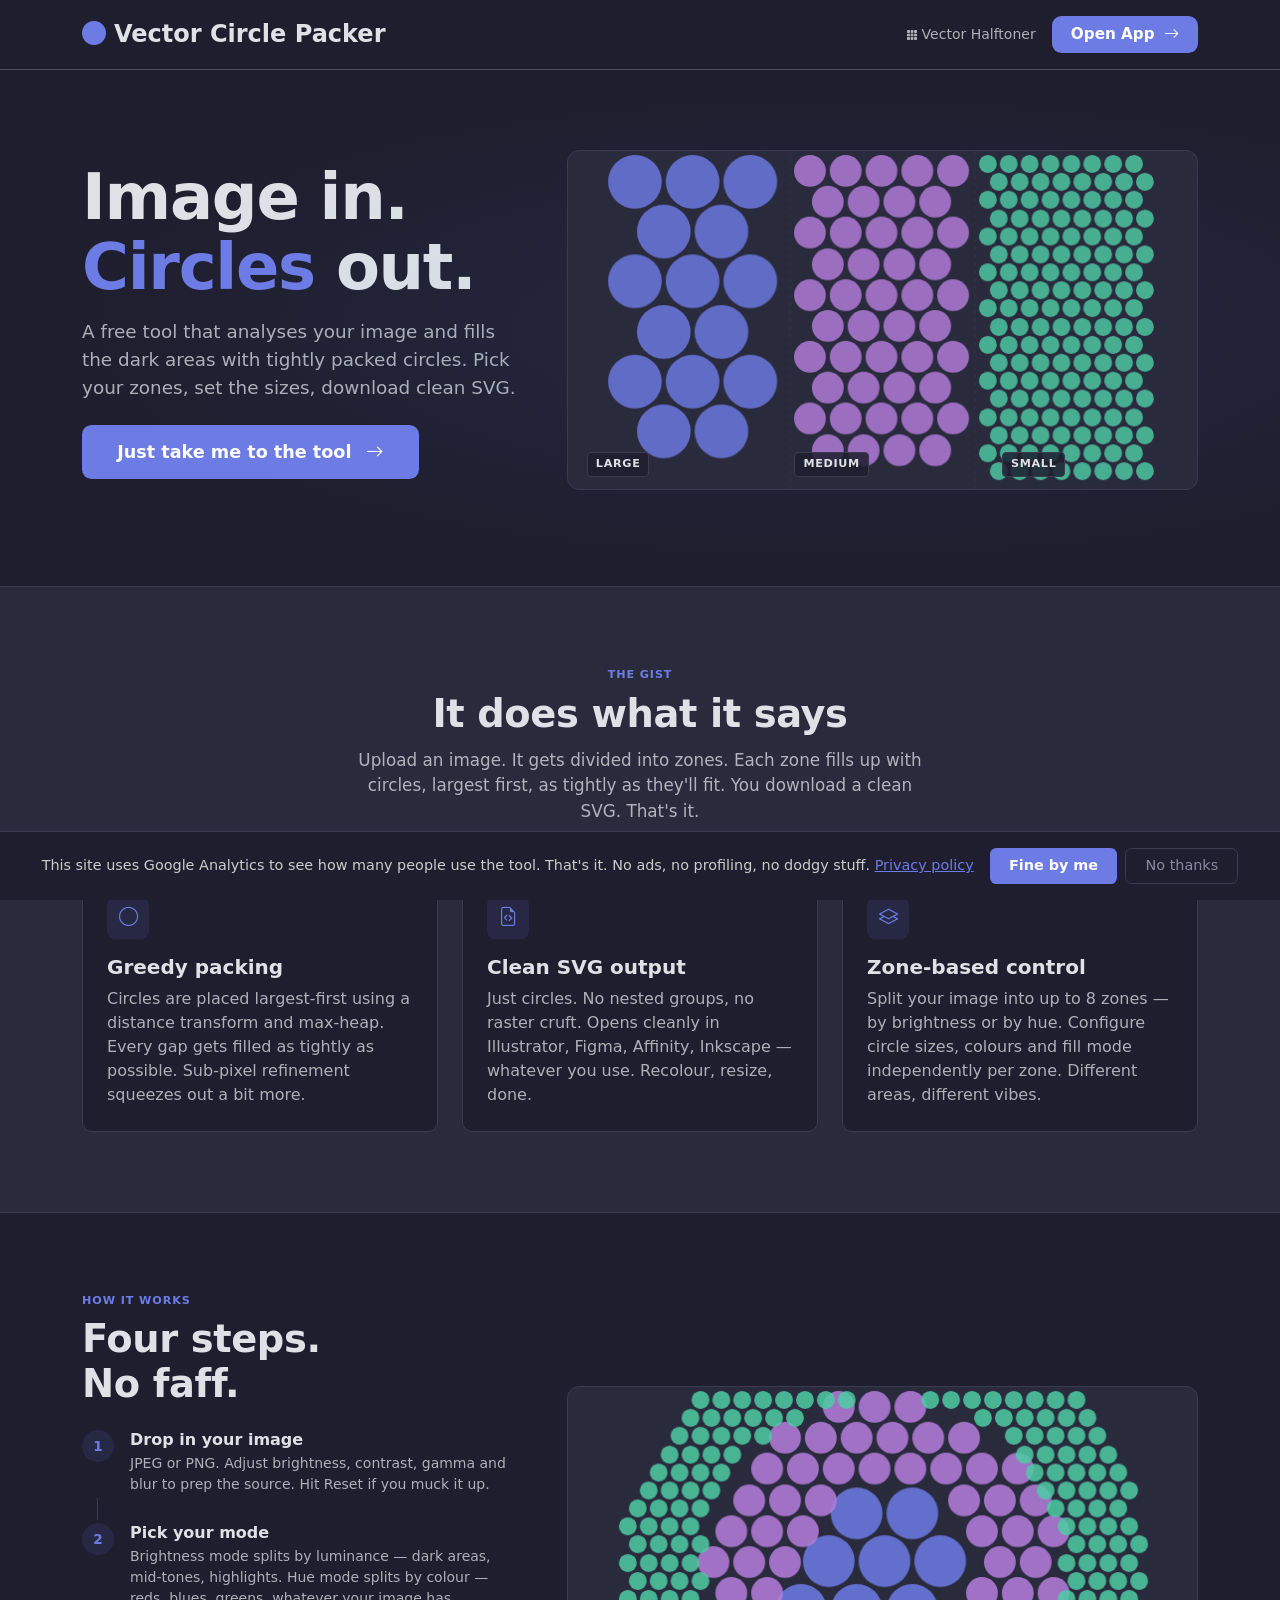
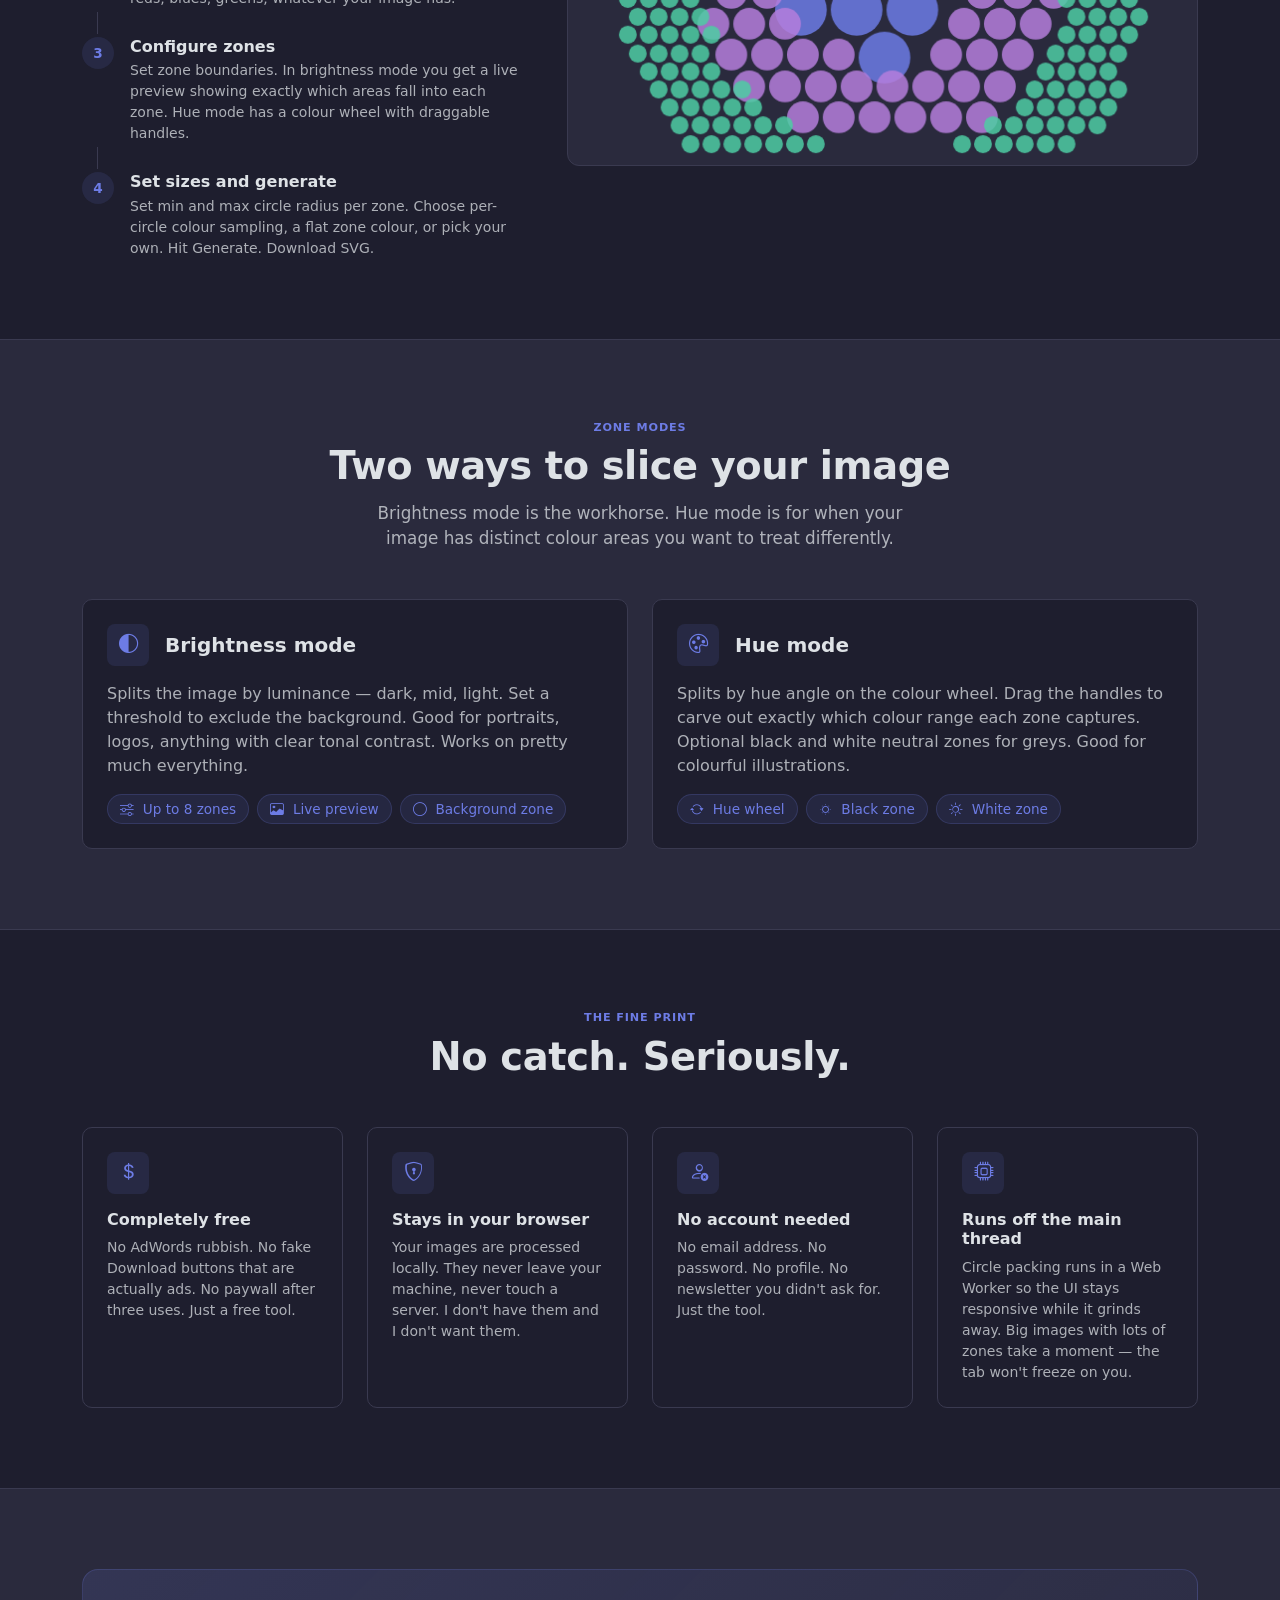
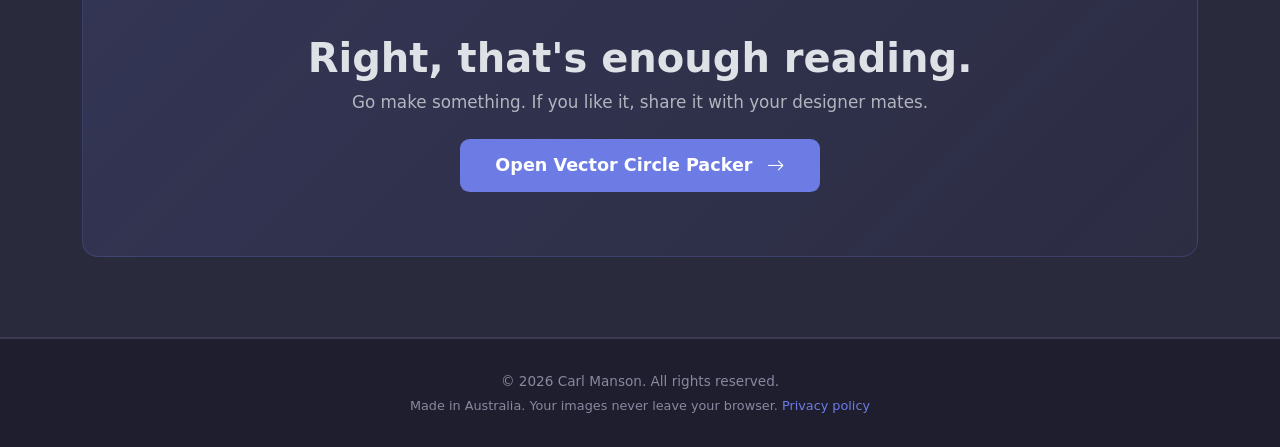
==== commit a6e1d278: "Add cross-link to Vector Halftoner in navbar and landing header Co-Authored-By: Claude Sonnet 4.6 <n" ====
--- a/index.html
+++ b/index.html
@@ -28,9 +28,14 @@
                     <i class="bi bi-circle-fill me-2" style="color:var(--cp-accent);"></i>Vector Circle Packer
                 </h1>
             </a>
-            <a href="app.html" class="lp-btn-cta" style="padding:0.45rem 1.2rem; font-size:0.95rem;">
-                Open App <i class="bi bi-arrow-right ms-1"></i>
-            </a>
+            <div class="d-flex align-items-center gap-3">
+                <a href="https://halftoner.carlmanson.au/" class="text-muted small text-decoration-none d-none d-md-inline" target="_blank" rel="noopener">
+                    <i class="bi bi-grid-3x3-gap-fill me-1" style="font-size:0.75rem;"></i>Vector Halftoner
+                </a>
+                <a href="app.html" class="lp-btn-cta" style="padding:0.45rem 1.2rem; font-size:0.95rem;">
+                    Open App <i class="bi bi-arrow-right ms-1"></i>
+                </a>
+            </div>
         </div>
     </div>
 </header>
@@ -49,9 +54,6 @@
                         Just take me to the tool <i class="bi bi-arrow-right ms-2"></i>
                     </a>
                 </div>
-                <p class="mt-3 lp-snark lp-anim fade-up" style="animation-delay:0.35s">
-                    If you do generative art or graphic design, you probably already know what circle packing is. I built this page anyway so Google would understand what the site is about. You're welcome.
-                </p>
             </div>
             <div class="col-lg-7 lp-anim scale-in" style="animation-delay:0.2s">
                 <div class="lp-demo-card">
--- a/styles.css
+++ b/styles.css
@@ -54,6 +54,26 @@
   margin-right: 0.4rem;
 }
 
+#appNav {
+  background: #1e1e2e;
+  border-color: #3a3a50 !important;
+}
+
+#appBody {
+  min-height: 0;
+}
+
+.step-hint {
+  font-size: 0.72rem;
+  color: #8888a0;
+  line-height: 1.45;
+  background: #2a2a3d;
+  border: 1px solid #3a3a50;
+  border-radius: 6px;
+  padding: 0.45rem 0.6rem;
+  margin-bottom: 0.75rem;
+}
+
 .section-label {
   font-size: 0.7rem;
   font-weight: 700;
@@ -72,7 +92,7 @@
 
 @media (min-width: 768px) {
   #sidebar {
-    height: 100vh !important;
+    height: 100% !important;
     width: 320px !important;
     flex: 0 0 320px;
     background-color: #1e1e2e !important;
@@ -88,7 +108,7 @@
 }
 #preview {
   flex: 1;
-  height: 100vh;
+  height: 100%;
   display: flex;
   align-items: center;
   justify-content: center;
@@ -96,11 +116,6 @@
   overflow: auto;
   position: relative;
   flex-direction: column;
-}
-@media (max-width: 767.98px) {
-  #preview {
-    padding-top: 3.5rem;
-  }
 }
 #previewContent {
   flex: 1;
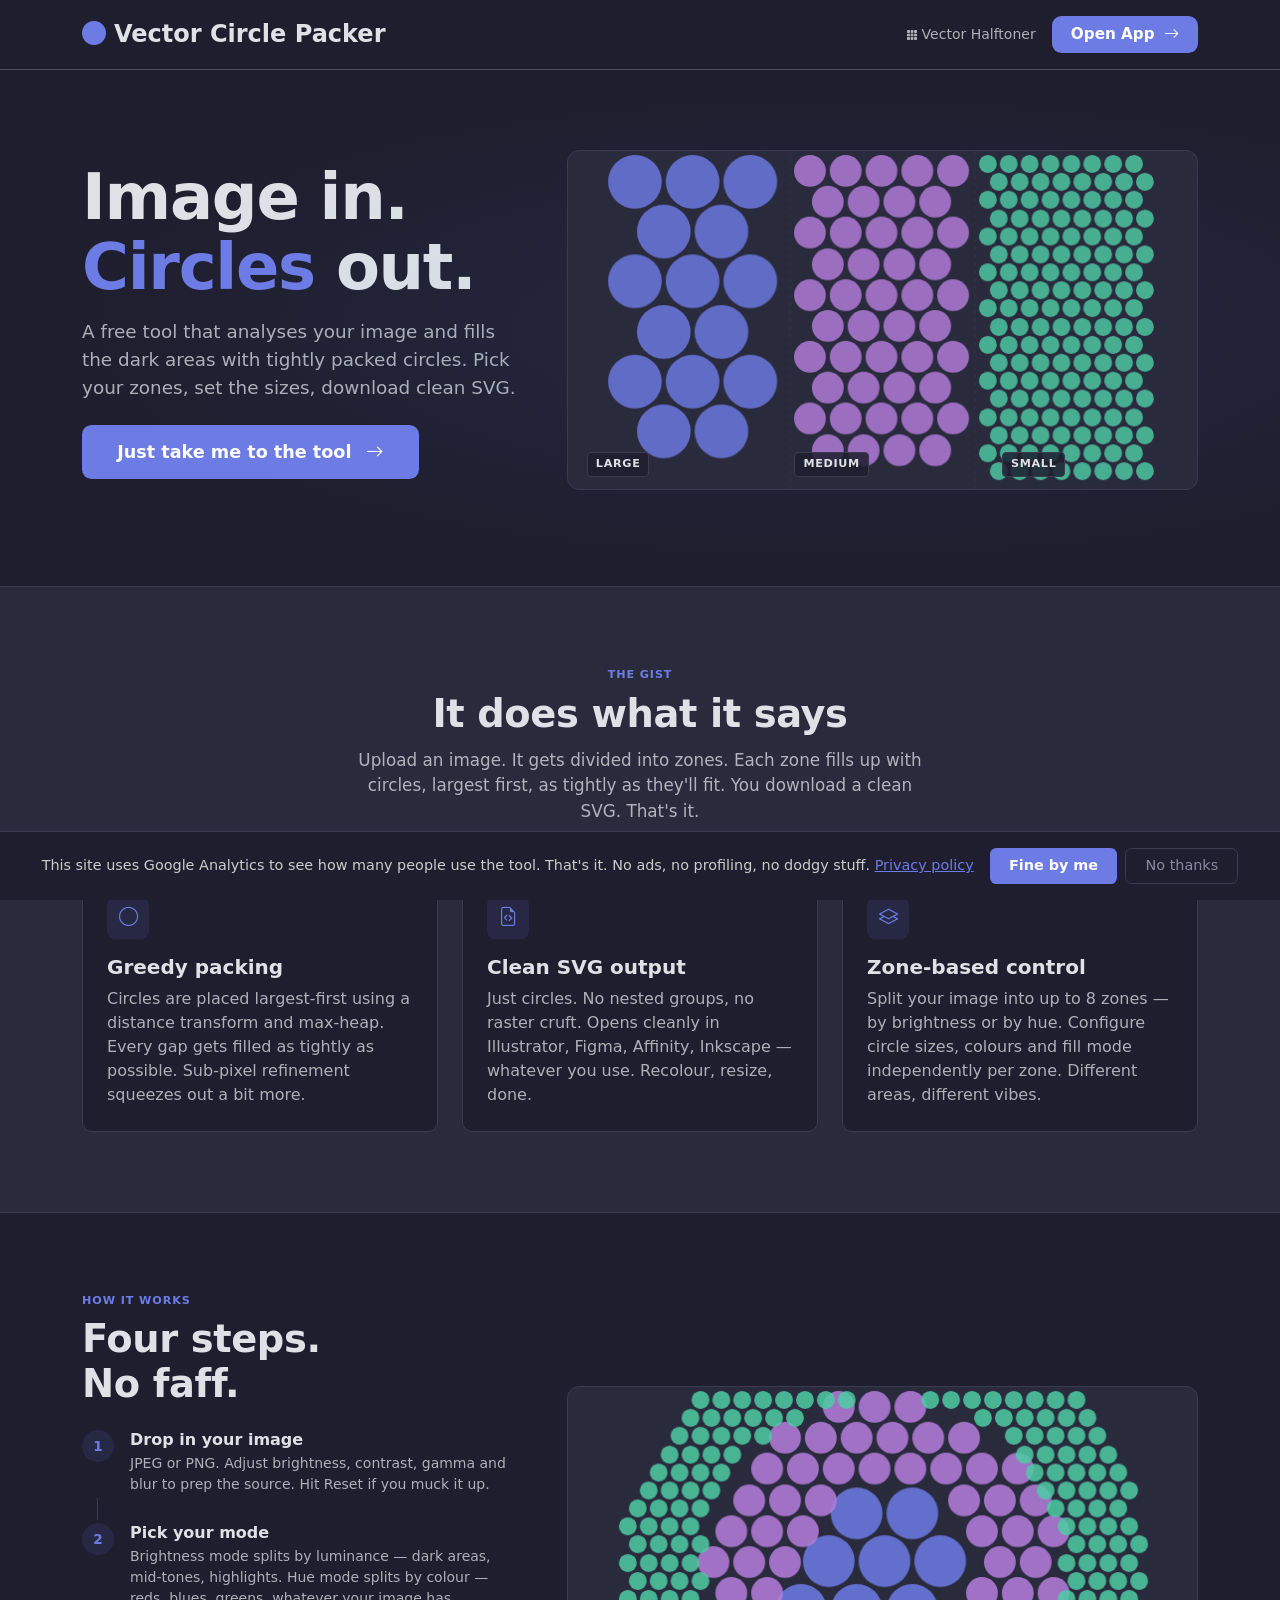
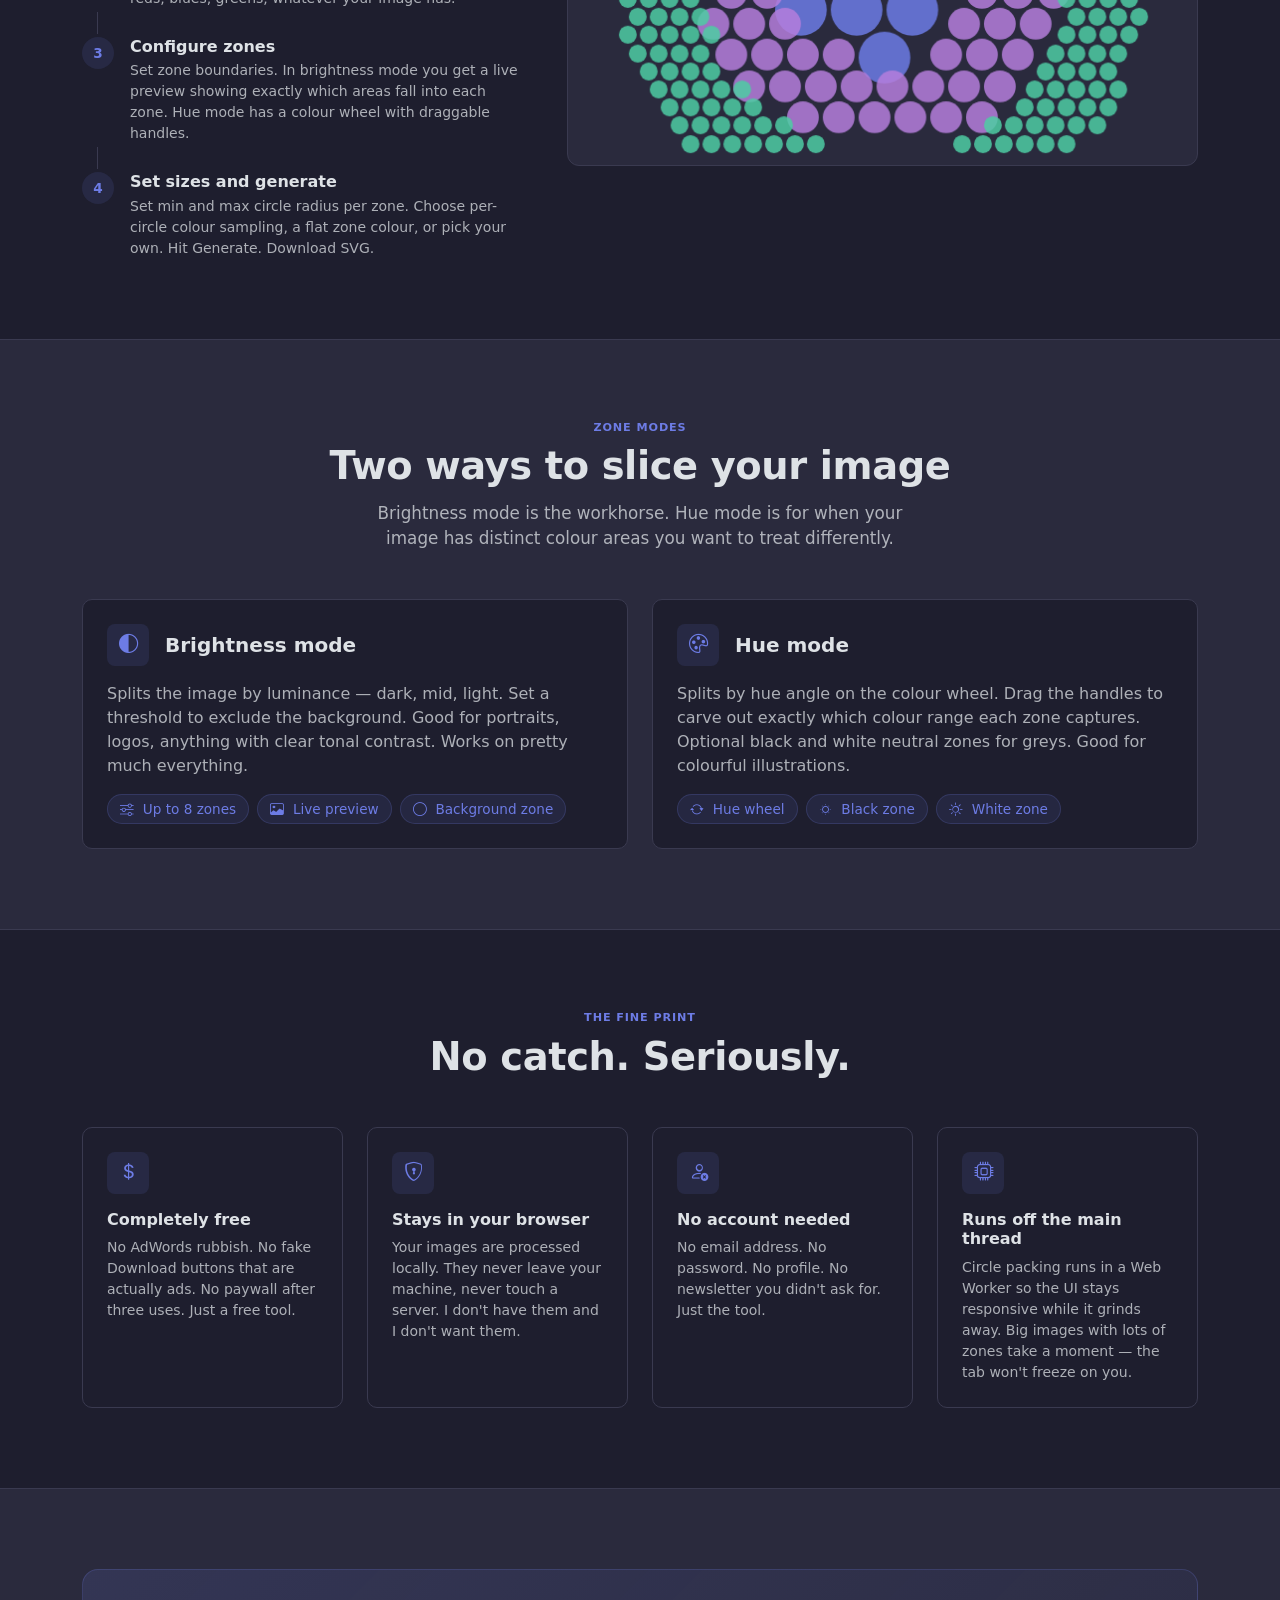
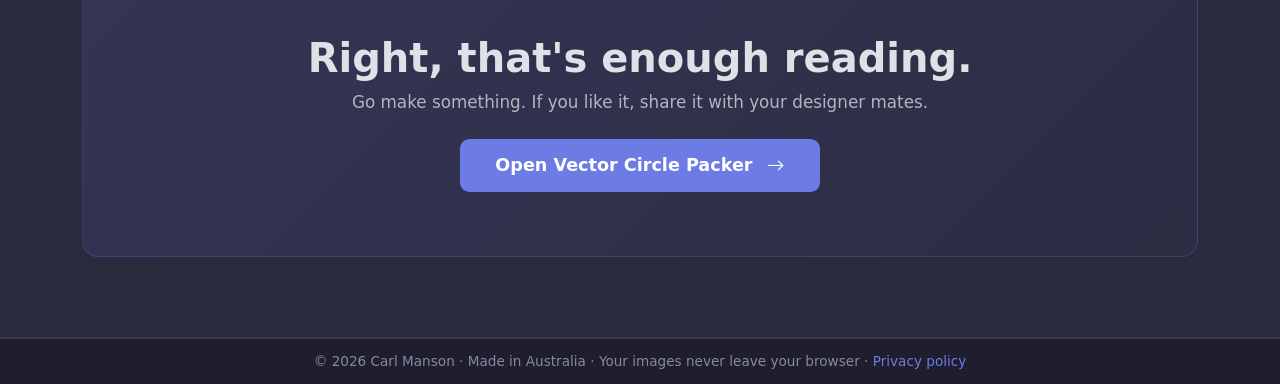
==== commit 5ea35d52: "Add preview placeholder, drag-and-drop, Ko-fi modal, footer, and UX polish - Empty preview now shows" ====
--- a/index.html
+++ b/index.html
@@ -12,6 +12,7 @@
     <meta property="og:type" content="website">
     <meta name="twitter:card" content="summary_large_image">
     <meta name="author" content="Carl Manson">
+    <link rel="canonical" href="https://circle-packer.carlmanson.au/">
     <meta name="robots" content="index, follow">
     <link rel="stylesheet" href="https://cdn.jsdelivr.net/npm/bootstrap@5.3.3/dist/css/bootstrap.min.css">
     <link rel="stylesheet" href="https://cdn.jsdelivr.net/npm/bootstrap-icons@1.11.3/font/bootstrap-icons.min.css">
@@ -252,10 +253,7 @@
 <!-- Footer -->
 <footer class="lp-footer">
     <div class="container text-center">
-        <p class="mb-1">&copy; 2026 Carl Manson. All rights reserved.</p>
-        <p class="mb-0" style="font-size:0.8rem;">
-            Made in Australia. Your images never leave your browser. <a href="privacy.html">Privacy policy</a>
-        </p>
+        <p class="mb-0">&copy; 2026 Carl Manson &middot; Made in Australia &middot; Your images never leave your browser &middot; <a href="privacy.html">Privacy policy</a></p>
     </div>
 </footer>
 
--- a/styles.css
+++ b/styles.css
@@ -6,6 +6,10 @@
   --cp-surface-alt: #2a2a3d;
   --cp-border: #3a3a50;
   --cp-muted: #8888a0;
+}
+
+html, body {
+  height: 100%;
 }
 
 body {
@@ -130,6 +134,24 @@
   object-fit: contain;
 }
 
+#previewPlaceholder {
+  flex: 1;
+  align-self: stretch;
+  display: flex;
+  flex-direction: column;
+  align-items: center;
+  justify-content: center;
+  user-select: none;
+  pointer-events: none;
+  transition: background 0.15s;
+}
+#previewPlaceholder.drag-over {
+  background: rgba(109, 124, 229, 0.08);
+  outline: 2px dashed var(--cp-accent);
+  outline-offset: -12px;
+  border-radius: 8px;
+}
+
 #previewFooter {
   flex-shrink: 0;
   position: sticky;
@@ -533,7 +555,7 @@
   border-top: 1px solid #3a3a50;
   color: #8888a0;
   font-size: 0.85rem;
-  padding: 2rem 0;
+  padding: 0.75rem 0;
 }
 .lp-footer a {
   color: #6d7ce5;
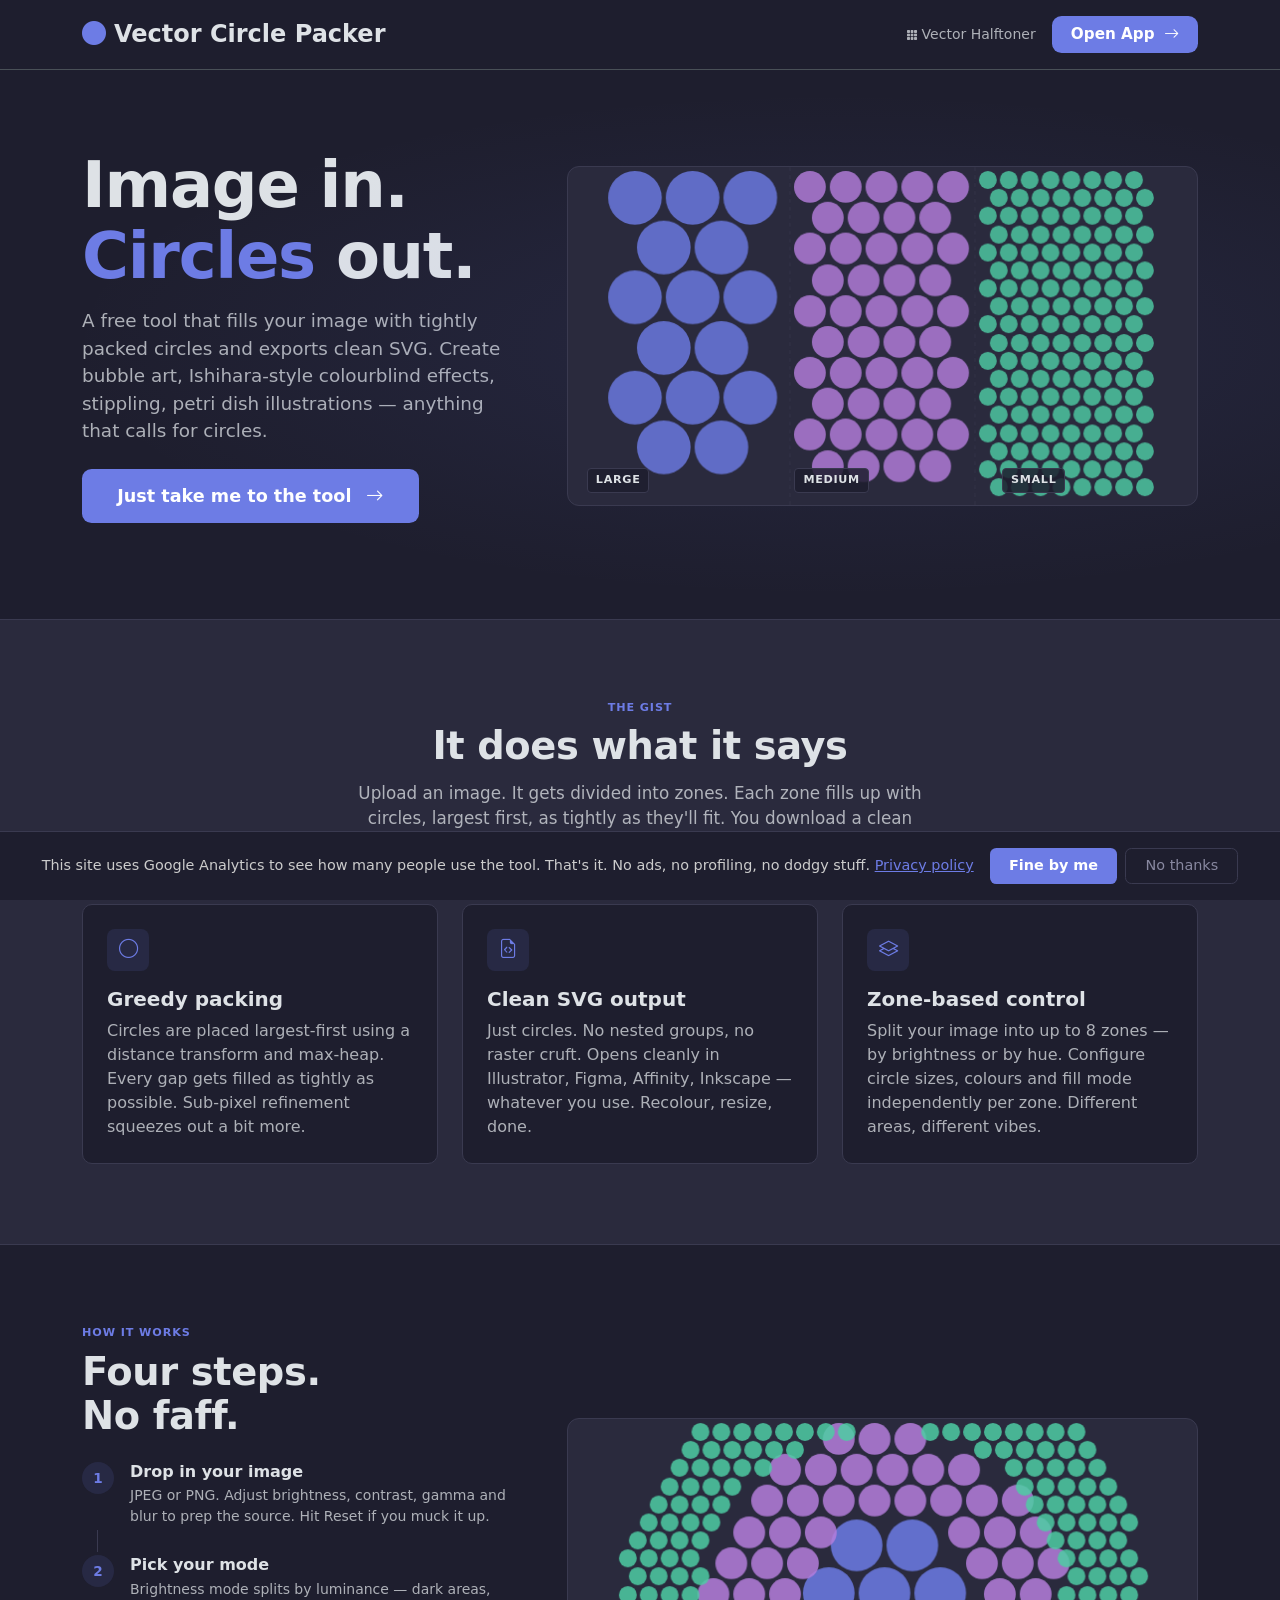
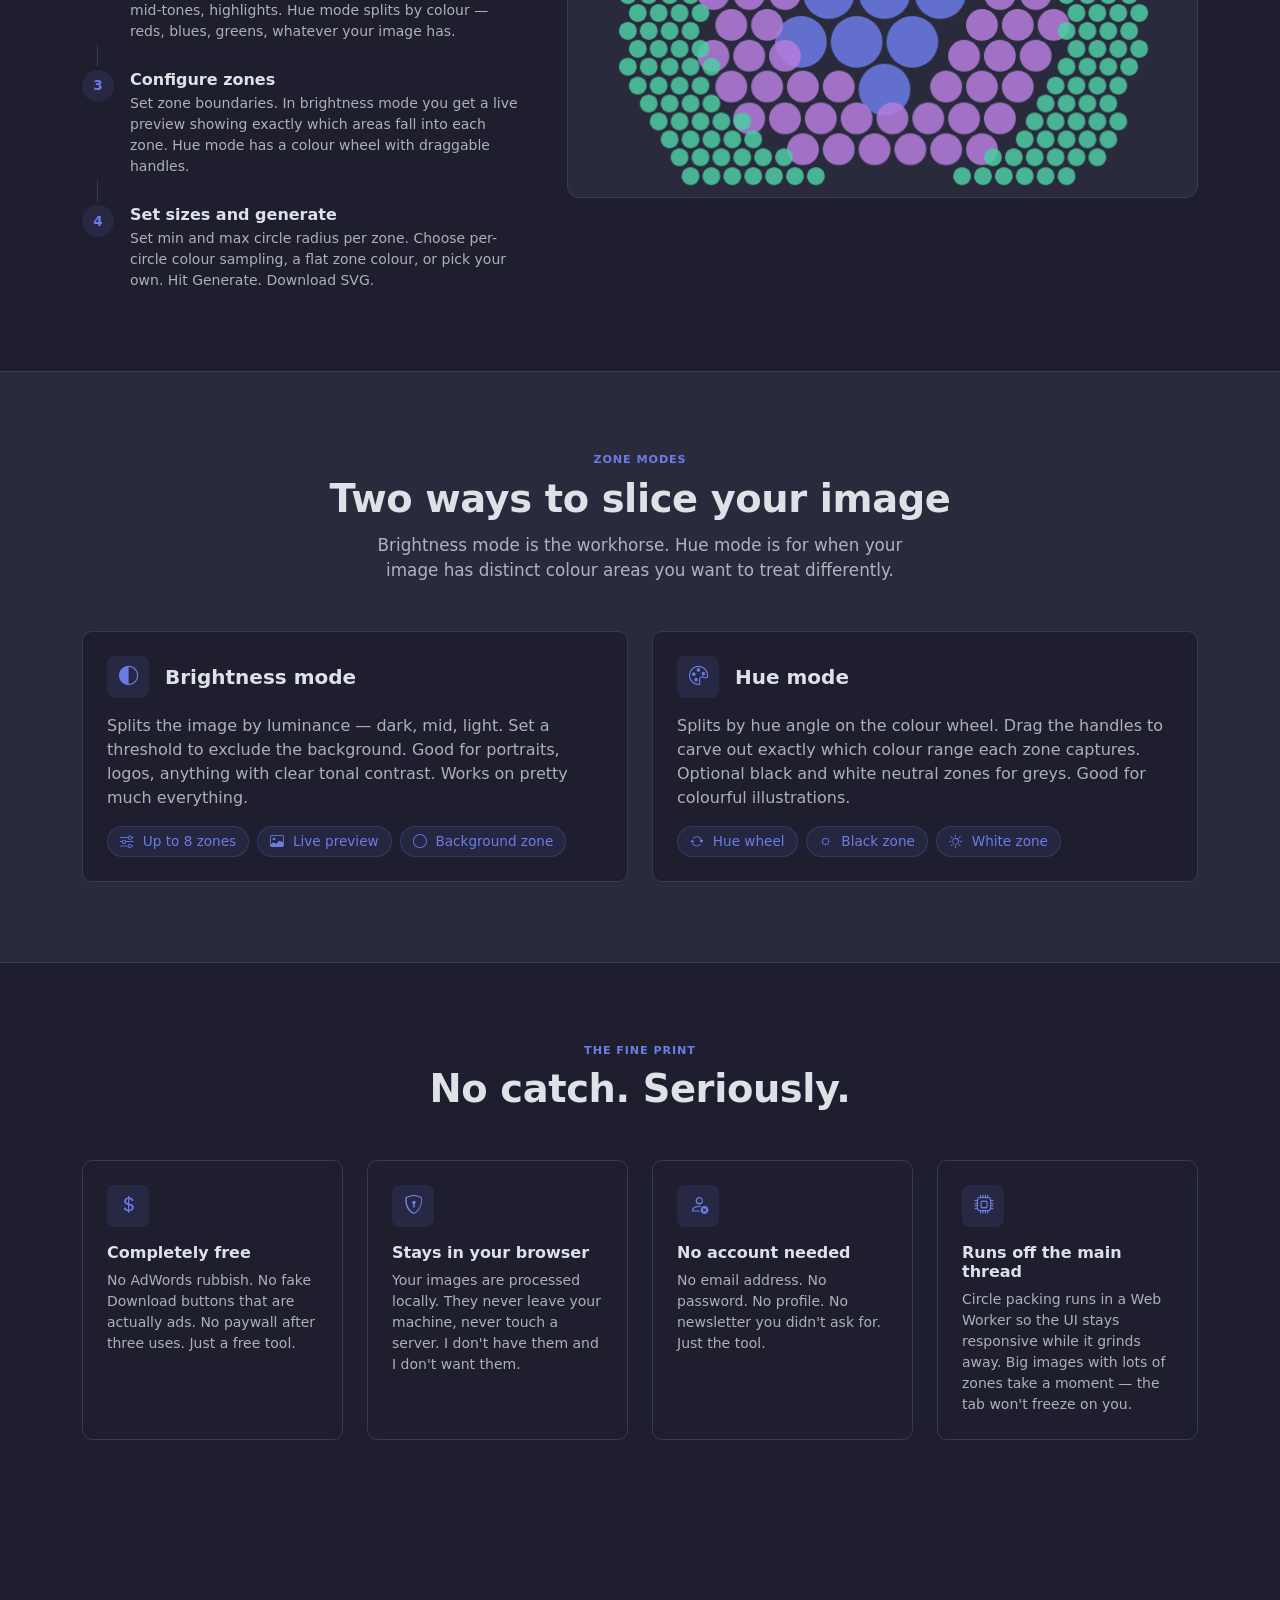
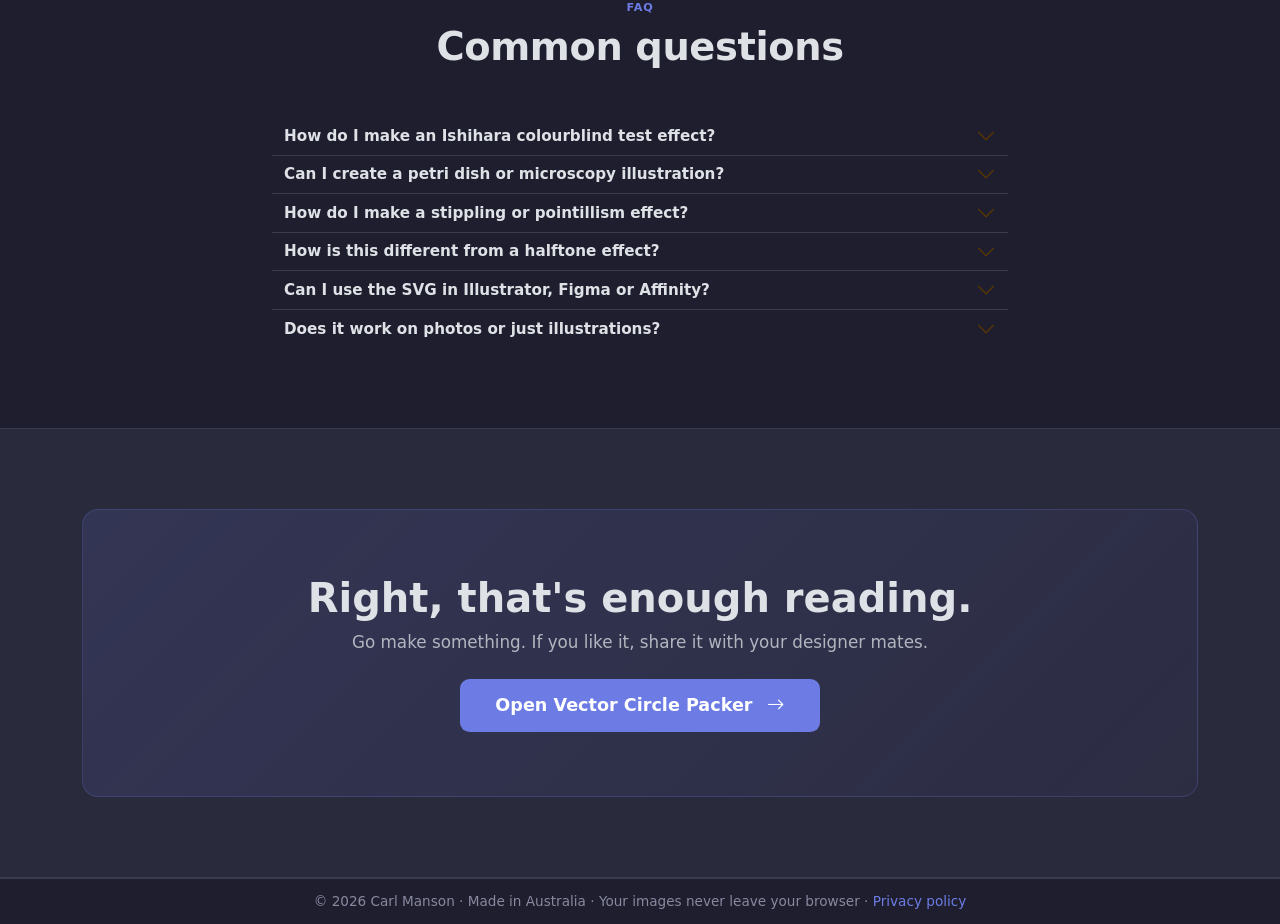
==== commit 28c8e7c6: "UX improvements: sidebar controls, ghost preview, help modal, SEO, Ko-fi Co-Authored-By: Claude Sonn" ====
--- a/index.html
+++ b/index.html
@@ -4,11 +4,11 @@
     <meta charset="UTF-8">
     <meta name="viewport" content="width=device-width, initial-scale=1.0">
     <script src="js/consent.js"></script>
-    <title>Vector Circle Packer — Free circle packing SVG generator</title>
-    <meta name="description" content="Fill any image with tightly packed circles and download clean SVG. Control zones by brightness or colour, set circle sizes, choose per-zone colours. Free, browser-based, no signup.">
-    <meta name="keywords" content="circle packing, vector circles, SVG generator, circle pack art, image to circles, circle pattern generator, free design tool">
-    <meta property="og:title" content="Vector Circle Packer — Free circle packing SVG generator">
-    <meta property="og:description" content="Image in, circles out. Zone-based circle packing with clean SVG output. Free, no signup, runs in your browser.">
+    <title>Vector Circle Packer — Bubble Art, Ishihara & Stippling SVG Generator</title>
+    <meta name="description" content="Turn any image into tightly packed circles and download clean SVG. Create bubble art, Ishihara-style colourblind effects, stippling, petri dish illustrations and more. Free, browser-based, no signup.">
+    <meta name="keywords" content="circle packing, bubble art generator, ishihara effect, colourblind test generator, stippling effect, petri dish illustration, circle mosaic, SVG generator, circle pack art, image to circles, pointillism generator, free design tool">
+    <meta property="og:title" content="Vector Circle Packer — Bubble Art, Ishihara & Stippling SVG Generator">
+    <meta property="og:description" content="Turn any image into tightly packed circles. Create bubble art, Ishihara-style effects, stippling and more. Free, no signup, runs in your browser.">
     <meta property="og:type" content="website">
     <meta name="twitter:card" content="summary_large_image">
     <meta name="author" content="Carl Manson">
@@ -48,7 +48,7 @@
             <div class="col-lg-5">
                 <h1 class="lp-anim fade-up">Image in.<br><span class="lp-accent">Circles</span> out.</h1>
                 <p class="lead mt-3 lp-anim fade-up" style="animation-delay:0.1s">
-                    A free tool that analyses your image and fills the dark areas with tightly packed circles. Pick your zones, set the sizes, download clean SVG.
+                    A free tool that fills your image with tightly packed circles and exports clean SVG. Create bubble art, Ishihara-style colourblind effects, stippling, petri dish illustrations — anything that calls for circles.
                 </p>
                 <div class="d-flex gap-3 mt-4 lp-anim fade-up" style="animation-delay:0.2s">
                     <a href="app.html" class="lp-btn-cta">
@@ -231,6 +231,101 @@
                     <div class="lp-feature-icon"><i class="bi bi-cpu"></i></div>
                     <h6 class="fw-bold">Runs off the main thread</h6>
                     <p class="text-muted small mb-0">Circle packing runs in a Web Worker so the UI stays responsive while it grinds away. Big images with lots of zones take a moment — the tab won't freeze on you.</p>
+                </div>
+            </div>
+        </div>
+    </div>
+</section>
+
+<!-- FAQ -->
+<section class="lp-section">
+    <div class="container">
+        <div class="text-center mb-5 lp-anim fade-up">
+            <span class="lp-label">FAQ</span>
+            <h2 class="lp-heading">Common questions</h2>
+        </div>
+        <div class="row justify-content-center">
+            <div class="col-lg-8">
+                <div class="accordion accordion-flush lp-faq lp-anim fade-up" id="faqAccordion">
+
+                    <div class="accordion-item">
+                        <h3 class="accordion-header">
+                            <button class="accordion-button collapsed" type="button" data-bs-toggle="collapse" data-bs-target="#faq1">
+                                How do I make an Ishihara colourblind test effect?
+                            </button>
+                        </h3>
+                        <div id="faq1" class="accordion-collapse collapse" data-bs-parent="#faqAccordion">
+                            <div class="accordion-body text-muted">
+                                Upload an image with clear tonal contrast — like a number or letter on a plain background. Use Brightness mode with 2 zones. Set both zones to similar circle sizes so the overall density looks uniform, then choose colours that are difficult to distinguish under colour-vision deficiency (e.g. reds and greens). The result mimics the Ishihara plate style closely.
+                            </div>
+                        </div>
+                    </div>
+
+                    <div class="accordion-item">
+                        <h3 class="accordion-header">
+                            <button class="accordion-button collapsed" type="button" data-bs-toggle="collapse" data-bs-target="#faq2">
+                                Can I create a petri dish or microscopy illustration?
+                            </button>
+                        </h3>
+                        <div id="faq2" class="accordion-collapse collapse" data-bs-parent="#faqAccordion">
+                            <div class="accordion-body text-muted">
+                                Yes. Start with an abstract blob-shaped source image — a dark shape on a white background works well. Use Brightness mode with 2–3 zones and vary the circle sizes significantly between zones to suggest different colony sizes. Earthy or bacterial colour palettes (ochres, greens, off-whites) sell the effect. Export SVG and drop into Illustrator or Figma to add a circular mask.
+                            </div>
+                        </div>
+                    </div>
+
+                    <div class="accordion-item">
+                        <h3 class="accordion-header">
+                            <button class="accordion-button collapsed" type="button" data-bs-toggle="collapse" data-bs-target="#faq3">
+                                How do I make a stippling or pointillism effect?
+                            </button>
+                        </h3>
+                        <div id="faq3" class="accordion-collapse collapse" data-bs-parent="#faqAccordion">
+                            <div class="accordion-body text-muted">
+                                Use Brightness mode with 3–4 zones. Set small max circle sizes (2–4px) and keep the min close to the max so circles stay uniform in size. Darker zones should get smaller, denser circles; lighter zones can have slightly larger ones with more space between. A high-contrast portrait or ink-style illustration gives the best stippling result.
+                            </div>
+                        </div>
+                    </div>
+
+                    <div class="accordion-item">
+                        <h3 class="accordion-header">
+                            <button class="accordion-button collapsed" type="button" data-bs-toggle="collapse" data-bs-target="#faq4">
+                                How is this different from a halftone effect?
+                            </button>
+                        </h3>
+                        <div id="faq4" class="accordion-collapse collapse" data-bs-parent="#faqAccordion">
+                            <div class="accordion-body text-muted">
+                                Halftone uses a regular grid of dots that vary in size to simulate tone — the pattern is uniform and repeating. Circle packing fills space as tightly as possible with no fixed grid, so circles of different sizes nestle into whatever gaps are available. The result is organic and irregular rather than mechanical. If you want a traditional halftone, try <a href="https://halftoner.carlmanson.au/" target="_blank" rel="noopener">Vector Halftoner</a>.
+                            </div>
+                        </div>
+                    </div>
+
+                    <div class="accordion-item">
+                        <h3 class="accordion-header">
+                            <button class="accordion-button collapsed" type="button" data-bs-toggle="collapse" data-bs-target="#faq5">
+                                Can I use the SVG in Illustrator, Figma or Affinity?
+                            </button>
+                        </h3>
+                        <div id="faq5" class="accordion-collapse collapse" data-bs-parent="#faqAccordion">
+                            <div class="accordion-body text-muted">
+                                Yes — the output is clean, flat SVG with no embedded rasters, no masks, no nested groups. Just circles. It opens without issue in Illustrator, Figma, Affinity Designer, and Inkscape. You can recolour, rescale, apply effects, or combine it with other artwork without any cleanup.
+                            </div>
+                        </div>
+                    </div>
+
+                    <div class="accordion-item">
+                        <h3 class="accordion-header">
+                            <button class="accordion-button collapsed" type="button" data-bs-toggle="collapse" data-bs-target="#faq6">
+                                Does it work on photos or just illustrations?
+                            </button>
+                        </h3>
+                        <div id="faq6" class="accordion-collapse collapse" data-bs-parent="#faqAccordion">
+                            <div class="accordion-body text-muted">
+                                Both, though results vary. High-contrast photos — portraits, product shots, strong silhouettes — work well in Brightness mode. Colourful illustrations with distinct colour areas work well in Hue mode. Low-contrast or very busy photos can look muddy; bumping the contrast and gamma sliders in Step 1 usually helps. The blur slider is useful for smoothing out noisy areas that would otherwise produce tiny circles that don't pack well.
+                            </div>
+                        </div>
+                    </div>
+
                 </div>
             </div>
         </div>
--- a/styles.css
+++ b/styles.css
@@ -56,6 +56,36 @@
 .app-header .app-title .app-icon {
   color: var(--cp-accent);
   margin-right: 0.4rem;
+}
+
+.help-modal-body {
+  font-size: 0.875rem;
+  line-height: 1.65;
+  color: var(--bs-body-color);
+}
+.help-modal-body p {
+  margin-bottom: 0.65rem;
+}
+.help-modal-body ul {
+  padding-left: 1.25rem;
+  margin-bottom: 0.65rem;
+}
+.help-modal-body ul li {
+  margin-bottom: 0.3rem;
+}
+
+.help-section-heading {
+  font-size: 0.8rem;
+  font-weight: 700;
+  text-transform: uppercase;
+  letter-spacing: 0.06em;
+  color: var(--cp-accent);
+  margin-bottom: 0.6rem;
+}
+
+.help-divider {
+  border-color: var(--cp-border);
+  margin: 1.25rem 0;
 }
 
 #appNav {
@@ -152,13 +182,6 @@
   border-radius: 8px;
 }
 
-#previewFooter {
-  flex-shrink: 0;
-  position: sticky;
-  bottom: 0;
-  z-index: 10;
-}
-
 #outputSvg,
 #previewCanvas {
   max-width: 100%;
@@ -551,6 +574,39 @@
   transform: translateY(-1px);
 }
 
+.lp-faq .accordion-item {
+  background: transparent;
+  border-color: #3a3a50;
+}
+.lp-faq .accordion-button {
+  background: transparent;
+  color: var(--bs-body-color);
+  font-weight: 600;
+  font-size: 0.95rem;
+}
+.lp-faq .accordion-button:not(.collapsed) {
+  color: #6d7ce5;
+  box-shadow: none;
+  background: transparent;
+}
+.lp-faq .accordion-button::after {
+  filter: invert(1) brightness(0.6);
+}
+.lp-faq .accordion-button:focus {
+  box-shadow: none;
+}
+.lp-faq .accordion-body {
+  font-size: 0.9rem;
+  line-height: 1.6;
+}
+.lp-faq .accordion-body a {
+  color: #6d7ce5;
+  text-decoration: none;
+}
+.lp-faq .accordion-body a:hover {
+  text-decoration: underline;
+}
+
 .lp-footer {
   border-top: 1px solid #3a3a50;
   color: #8888a0;
